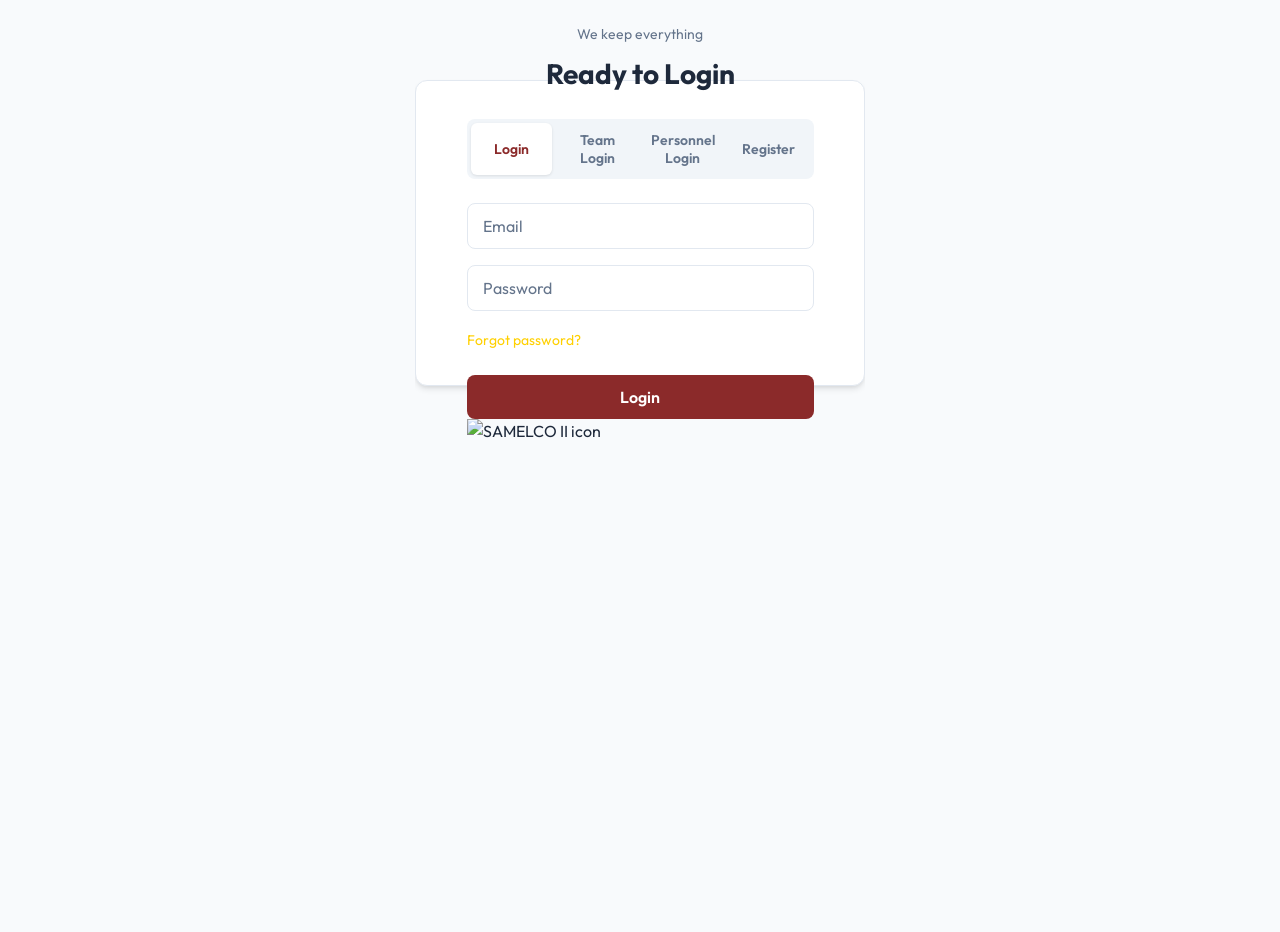
==== html/index.html @ 2147e243 "Simplify design and features: clean light theme, mobile-first layouts, and removed decorative elemen" ====
<!DOCTYPE html>
<html lang="en">
<head>
  <meta charset="UTF-8">
  <meta name="viewport" content="width=device-width, initial-scale=1.0">
  <title>Welcome Login</title>
  <link rel="preconnect" href="https://fonts.googleapis.com">
  <link rel="preconnect" href="https://fonts.gstatic.com" crossorigin>
  <link href="https://fonts.googleapis.com/css2?family=Lora:ital,wght@0,500;0,600;1,500&family=Outfit:wght@300;400;500;600;700&family=Playfair+Display:ital,wght@0,600;1,500&display=swap" rel="stylesheet">
  <link rel="stylesheet" href="../css/styles.css">
  <link rel="stylesheet" href="../assets/vendor/leaflet/leaflet.css" />
  <script src="../assets/vendor/leaflet/leaflet.js"></script>
</head>
<body class="page-login">
  <div class="main-container">
    <section class="showcase-panel" id="carousel" aria-label="Image carousel">
      <div class="carousel-section">
        <div class="carousel">
          <div class="carousel-track">
            <div class="carousel-slide carousel-slide-1"></div>
            <div class="carousel-slide carousel-slide-2"></div>
            <div class="carousel-slide carousel-slide-3"></div>
          </div>
        </div>
      </div>
      <div class="carousel-dots" aria-hidden="true">
        <button type="button" class="carousel-dot active" data-slide="0" aria-label="Slide 1"></button>
        <button type="button" class="carousel-dot" data-slide="1" aria-label="Slide 2"></button>
        <button type="button" class="carousel-dot" data-slide="2" aria-label="Slide 3"></button>
      </div>
    </section>

    <main class="container login-panel" id="auth-section">
      <div class="login-shell">
        <section class="login-copy">
          <p class="login-kicker">We keep everything</p>
          <h1>Ready to Login</h1>
          <div class="auth-tabs" aria-label="Account access">
            <button type="button" class="tab active" data-tab="login">Login</button>
            <button type="button" class="tab" data-tab="team">Team Login</button>
            <button type="button" class="tab" data-tab="personnel">Personnel Login</button>
            <button type="button" class="tab" data-tab="signup">Register</button>
          </div>
          <form id="login-form" class="form active">
            <div class="input-wrap">
              <input type="text" id="login-email" placeholder="Email" required autocomplete="username">
              <label for="login-email" class="sr-only">Email</label>
            </div>
            <div class="input-wrap">
              <input type="password" id="login-password" placeholder="Password" required autocomplete="current-password">
              <label for="login-password" class="sr-only">Password</label>
            </div>
            <a href="#" class="forgot">Forgot password?</a>
            <button type="submit" class="btn btn-primary">Login</button>
          </form>
          <form id="team-login-form" class="form" aria-hidden="true">
            <div class="input-wrap">
              <input type="email" id="team-login-email" placeholder="Team dashboard email" required autocomplete="username">
              <label for="team-login-email" class="sr-only">Team Dashboard Email</label>
            </div>
            <div class="input-wrap">
              <input type="password" id="team-login-password" placeholder="Team dashboard password" required autocomplete="current-password">
              <label for="team-login-password" class="sr-only">Team Dashboard Password</label>
            </div>
            <p style="margin:0 0 1rem; color:#64748b; font-size:0.92rem; line-height:1.5;">Use the email and password created for your team from the Teams page.</p>
            <button type="submit" class="btn btn-primary">Open Team Dashboard</button>
          </form>
          <form id="personnel-login-form" class="form" aria-hidden="true">
            <div class="input-wrap">
              <input type="email" id="personnel-login-email" placeholder="Personnel email" required autocomplete="username">
              <label for="personnel-login-email" class="sr-only">Personnel Email</label>
            </div>
            <div class="input-wrap">
              <input type="password" id="personnel-login-password" placeholder="Personnel password" required autocomplete="current-password">
              <label for="personnel-login-password" class="sr-only">Personnel Password</label>
            </div>
            <p style="margin:0 0 1rem; color:#64748b; font-size:0.92rem; line-height:1.5;">Use the email and password created by your team admin when your personnel account was added.</p>
            <button type="submit" class="btn btn-primary">Open Personnel Dashboard</button>
          </form>
          <form id="signup-form" class="form" aria-hidden="true">
            <div class="input-wrap">
              <input id="signup-name" type="text" placeholder="Full name" required autocomplete="name">
              <label for="signup-name" class="sr-only">Full Name</label>
            </div>
            <div class="input-wrap">
              <input id="signup-email" type="email" placeholder="Email" required autocomplete="email">
              <label for="signup-email" class="sr-only">Email</label>
            </div>
            <div class="input-wrap">
              <input id="signup-contact" type="text" placeholder="Contact number" required autocomplete="tel">
              <label for="signup-contact" class="sr-only">Contact Number</label>
            </div>
            <div class="input-wrap">
              <input id="signup-account-number" type="text" placeholder="Account number" required>
              <label for="signup-account-number" class="sr-only">Account Number</label>
            </div>
            <div class="input-wrap">
              <select id="signup-municipality" required>
                <option value="" selected disabled hidden></option>
              </select>
              <label for="signup-municipality">Municipality</label>
            </div>
            <div class="input-wrap">
              <select id="signup-barangay" required disabled>
                <option value="" selected disabled hidden></option>
              </select>
              <label for="signup-barangay">Barangay</label>
            </div>
            <div class="input-wrap">
              <input id="signup-password" type="password" placeholder="Password" required autocomplete="new-password">
              <label for="signup-password" class="sr-only">Password</label>
            </div>
            <div class="input-wrap">
              <input id="signup-confirm-password" type="password" placeholder="Confirm password" required autocomplete="new-password">
              <label for="signup-confirm-password" class="sr-only">Confirm Password</label>
            </div>
            <button type="submit" class="btn btn-primary">Create Customer Account</button>
          </form>
        </section>
        <aside class="login-icon-wrap">
          <img src="../assets/images/icon.png" alt="SAMELCO II icon" class="showcase-figure">
        </aside>
      </div>
    </main>
  </div>

  <script src="../js/supabase-config.js"></script>
  <script src="../js/municipalities-data.js"></script>
  <script src="../js/script.js"></script>
</body>
</html>
---- css/styles.css ----
/* ---- Variables ---- */
:root {
  --primary: #8b2a2a; /* Samelco Red */
  --primary-hover: #a33535;
  --bg-body: #f8fafc;
  --bg-card: #ffffff;
  --surface: #ffffff;
  --surface-hover: #f1f5f9;
  --border: #e2e8f0;
  --text: #1e293b;
  --text-muted: #64748b;
  --accent: #ffd000;
  --success: #10b981;
  --radius: 12px;
  --radius-sm: 8px;
  --font: 'Outfit', system-ui, sans-serif;
}

/* ---- Reset & Base ---- */
*, *::before, *::after {
  box-sizing: border-box;
  margin: 0;
  padding: 0;
}

html {
  font-size: 16px;
  scroll-behavior: smooth;
}

body {
  background: var(--bg-body);
  color: var(--text);
  font-family: var(--font);
  line-height: 1.5;
}

/* Remove decorative elements for simplicity */
.bg-image, .noise, .orb, .bg-coaster, .bg-overlay {
  display: none !important;
}

/* ---- Carousel ---- */
.carousel-section {
  position: relative;
  z-index: 2;
  width: 100%;
  max-width: none;
  height: calc(100svh - 6.75rem);
  min-height: 460px;
  overflow: hidden;
  border-radius: var(--radius);
}

.carousel {
  position: absolute;
  inset: 0;
}

.carousel-track {
  display: flex;
  width: 300%;
  height: 100%;
  transition: transform 0.5s ease-in-out;
}

.carousel-slide {
  flex: 0 0 33.333%;
  width: 33.333%;
  height: 100%;
  background-size: cover;
  background-position: center;
  background-repeat: no-repeat;
}

.carousel-slide-1 { background-image: url("../assets/images/bg1.jpg"); }
.carousel-slide-2 { background-image: url("../assets/images/bg2.jpg"); }
.carousel-slide-3 { background-image: url("../assets/images/bg3.jpg"); }

@keyframes carousel-slide {
  0%, 28% { transform: translateX(0); }
  33%, 61% { transform: translateX(-33.333%); }
  66%, 94% { transform: translateX(-66.666%); }
  100% { transform: translateX(0); }
}

.carousel-overlay {
  position: absolute;
  inset: 0;
  background: linear-gradient(to bottom, rgba(0,0,0,0.3) 0%, rgba(0,0,0,0.5) 100%);
  pointer-events: none;
}

.carousel-caption {
  position: absolute;
  bottom: 20%;
  left: 50%;
  transform: translateX(-50%);
  text-align: center;
  color: #fff;
  z-index: 1;
  pointer-events: auto;
}

.carousel-tag {
  display: inline-block;
  font-family: 'Playfair Display', Georgia, serif;
  font-size: 2.125rem;
  font-weight: 600;
  letter-spacing: 0.25em;
  text-transform: uppercase;
  color: var(--accent);
  margin: 0 0 0.5rem 0;
}

.carousel-cta {
  display: inline-block;
  padding: 0.75rem 1.75rem;
  font-family: var(--font);
  font-size: 1rem;
  font-weight: 600;
  color: #1a1512;
  background: var(--accent);
  border-radius: var(--radius-sm);
  text-decoration: none;
  transition: transform 0.2s, box-shadow 0.2s;
  box-shadow: 0 4px 20px rgba(255, 208, 0, 0.4);
}

.carousel-cta:hover {
  transform: translateY(-2px);
  box-shadow: 0 6px 24px rgba(255, 208, 0, 0.5);
}

.carousel-dots {
  position: absolute;
  bottom: 1.5rem;
  left: 50%;
  transform: translateX(-50%);
  display: flex;
  gap: 0.5rem;
  z-index: 1;
}

.carousel-dot {
  width: 10px;
  height: 10px;
  border-radius: 50%;
  border: 2px solid rgba(255,255,255,0.6);
  background: transparent;
  cursor: pointer;
  padding: 0;
  transition: background 0.2s, border-color 0.2s;
}

.carousel-dot:hover,
.carousel-dot.active {
  background: #fff;
  border-color: #fff;
}

@media (max-width: 900px) {
  .carousel-section {
    height: 70vh;
    min-height: 360px;
  }
}

.dashboard-hero {
  display: none;
}

.dashboard-container {
  max-width: 1000px;
  margin: 0 auto;
}

.dashboard-title {
  font-family: var(--font-display);
  font-size: clamp(1.5rem, 5vw, 2.5rem);
  font-weight: 400;
  color:black var(--text);
  margin-bottom: 0.75rem;
}

.dashboard-subtitle {
  font-size: 1.15rem;
  color: black var(--text-muted);
}

.nav-user-welcome {
  display: inline-flex;
  align-items: center;
  justify-content: center;
  height: 40px;
  padding: 0 10px;
  font-family: var(--font);
  font-size: 0.9rem;
  color: #374151;
  font-weight: 600;
  background: rgba(255,255,255,0.5);
  border: 1px solid rgba(0,0,0,0.05);
  border-radius: 10px;
}

.nav-user-welcome #user-name {
  font-weight: 700;
  color: #6b0f0f;
}

@media (max-width: 900px) {
  .nav-user-welcome {
    display: none;
  }
  .nav-inner {
    padding: 0.5rem 1rem;
  }
  .notif-dropdown {
    width: 92vw;
    right: 50%;
    transform: translateX(50%);
  }
}

/* ---- Map Section ---- */
.map-section {
  position: relative;
  z-index: 2;
  width: 100%;
  padding: 60px 0 0 0;
  background: #ffffff;
  min-height: 100vh;
}

.map-container {
  max-width: 100%;
  margin: 0;
  padding: 0;
}

.map-header {
  text-align: center;
  margin-bottom: 1rem;
  padding: 0 1rem;
}

.map-title {
  font-family: var(--font-display);
  font-size: clamp(2rem, 4vw, 2.80rem);
  font-weight: 800;
  color: #8f0000;
  margin-bottom: 0.5rem;
}

.map-subtitle {
  font-size: 1.05rem;
  color: #110f0f;
  font-weight: 600;
}

.map-wrapper {
  position: relative;
  border-radius: 0;
  overflow: hidden;
  box-shadow: none;
  flex: 1;
  min-width: 0;
  border: 2px solid rgba(139, 42, 42, 0.3);
  background: #fff;
}

.map-content-wrapper {
  display: flex;
  gap: 0;
  align-items: stretch;
  height: calc(100vh - 140px);
}

body.page-dashboard .map-section {
  padding-top: 72px;
  min-height: 100svh;
  height: 100svh;
  display: flex;
}

body.page-dashboard .map-container {
  height: 100%;
  display: flex;
  flex-direction: column;
}

body.page-dashboard .map-header {
  display: none;
}

body.page-dashboard .map-content-wrapper {
  flex: 1;
  height: auto;
  min-height: 0;
}

body.page-dashboard .map-canvas {
  height: 100% !important;
}

/* on about page remove sidebar spacing */
body.page-about .map-content-wrapper {
  justify-content: center;
}

/* remove nav bottom border/shadow on about page */
body.page-about .nav {
  border-bottom: none;
  box-shadow: none;
  background: #fff; /* keep solid white if desired */
}

.municipalities-panel {
  width: 32%;
  min-width: 260px;
  max-width: 380px;
  background: #fff;
  display: flex;
  flex-direction: column;
  height: 100%;
  border-left: 1px solid #ccc;
  padding: 1.25rem 1.5rem;
}

.municipalities-panel[hidden] {
  display: none !important;
}

.municipalities-panel-title {
  font-family: var(--font);
  font-size: 1rem;
  font-weight: 700;
  color: #1a1a1a;
  text-transform: uppercase;
  letter-spacing: 0.02em;
  margin: 0 0 1rem 0;
  padding: 0;
}

.municipalities-panel-subtitle {
  font-size: 0.8rem;
  color: #555;
  margin: 0 0 0.75rem 0;
}

.municipalities-list {
  flex: 1;
  min-height: 0;
  overflow-y: auto;
  display: flex;
  flex-direction: column;
  gap: 0.25rem;
}

.sidebar-list {
  flex: 1;
  overflow-y: auto;
  display: flex;
  flex-direction: column;
  gap: 0.25rem;
}

.sidebar-municipality-item {
  padding: 0.5rem 0;
  background: transparent;
  border: none;
  border-radius: 0;
  cursor: pointer;
  transition: background 0.15s ease;
}

.sidebar-municipality-item:hover {
  background: #fff;
}

.sidebar-municipality-item.is-active {
  background: #fff;
}

.sidebar-municipality-item h4 {
  font-family: var(--font);
  font-size: 0.95rem;
  font-weight: 400;
  color: #1a1a1a;
  margin: 0;
}

.sidebar-municipality-item p {
  font-size: 0.8rem;
  color: #555;
  margin: 0.25rem 0 0 0;
}

.sidebar-municipality-item.is-active h4 {
  color: #8f0000;
  font-weight: 700;
}

.sidebar-barangays {
  margin-top: 0.35rem;
  margin-bottom: 0.5rem;
  padding-left: 0.75rem;
  border-left: 2px solid rgba(0, 0, 0, 0.15);
  display: flex;
  flex-direction: column;
  gap: 0.2rem;
}

.barangay-item-sidebar {
  padding: 0.35rem 0;
  background: transparent;
  border: none;
  border-radius: 0;
  font-size: 0.85rem;
  color: #333;
  display: flex;
  align-items: center;
  gap: 0.5rem;
}

.barangay-item-sidebar:hover {
  background: transparent;
  transform: none;
}

.barangay-item-sidebar.barangay-new {
  color: #dc2626;
  font-weight: 700;
  position: relative;
}

.barangay-item-sidebar.barangay-new::after {
  content: '';
  display: none;
}

.barangay-item-sidebar.barangay-pending {
  color: #f97316;
  font-weight: 700;
}

.barangay-item-sidebar .restore-one-btn {
  margin-left: auto;
  font-size: 0.75rem;
  color: #065f46;
  text-decoration: none;
}

.issue-badge {
  display: inline-block;
  margin-left: 0.5rem;
  padding: 0.1rem 0.45rem;
  font-size: 0.7rem;
  font-weight: 700;
  border: 1px solid transparent;
  border-radius: 10px;
  vertical-align: middle;
}

.issue-badge.new {
  color: #dc2626;
  background: #fee2e2;
  border-color: #fecaca;
}

.issue-badge.pending {
  color: #f97316;
  background: #ffedd5;
  border-color: #fed7aa;
}

.issue-badge.restored {
  color: #065f46;
  background: #d1fae5;
  border-color: #a7f3d0;
}

.sidebar-municipality-item.has-issue h4 {
  font-weight: 600;
  color: #7f1d1d;
}

.municipalities-controls {
  display: flex;
  align-items: center;
  justify-content: space-between;
  gap: 0.5rem;
  margin: 0.25rem 0 0.5rem;
}

.issues-toggle {
  display: inline-flex;
  align-items: center;
  gap: 0.4rem;
  font-size: 0.8rem;
  color: #222;
}

.issues-summary {
  font-size: 0.8rem;
  color: #7f1d1d;
  font-weight: 600;
}

/* Map pins for status */
.marker-pin-new {
  background: linear-gradient(135deg, #dc2626 0%, #ef4444 100%);
}
.marker-pin-pending {
  background: linear-gradient(135deg, #f97316 0%, #fb923c 100%);
}
.marker-pin-restored {
  background: linear-gradient(135deg, #059669 0%, #34d399 100%);
}

.nav-burger.is-active span:nth-child(1) {
  transform: rotate(45deg) translate(0.35rem, 0.35rem);
}

.nav-burger.is-active span:nth-child(2) {
  opacity: 0;
}

.nav-burger.is-active span:nth-child(3) {
  transform: rotate(-45deg) translate(0.35rem, -0.35rem);
}

@media (max-width: 1024px) {
  .map-content-wrapper {
    flex-direction: column;
  }

  .municipalities-panel {
    width: 100%;
    min-width: 0;
    max-width: none;
    max-height: 280px;
  }

  .municipalities-list {
    max-height: 200px;
  }
}

.map-canvas {
  width: 100%;
  height: 100%;
  background: #ffffff;
}

.map-overlay-ui {
  position: absolute;
  top: 1rem;
  right: 1rem;
  z-index: 1000;
}

/* ---- Branches page ---- */
.branches-section {
  position: relative;
  z-index: 2;
  width: 100%;
  padding: 60px 0;
  background: #ffffff;
  min-height: 100vh;
}

.branches-container {
  max-width: 600px;
  margin: 0 auto;
  padding: 0 1rem;
  text-align: center;
}

.branch-list {
  display: flex;
  flex-wrap: wrap;
  gap: 1rem;
  justify-content: center;
  margin-top: 2rem;
}

.branch-option {
  padding: 0.75rem 1.25rem;
  background: var(--accent);
  color: #1a1512;
  border: none;
  border-radius: var(--radius-sm);
  cursor: pointer;
  font-weight: 600;
  transition: transform 0.2s;
}

.branch-option:hover {
  transform: scale(1.05);
}

/* ---- About page ---- */
.about-section {
  position: relative;
  z-index: 2;
  width: 100%;
  padding: 60px 0;
  background: #ffffff;
}
.about-container {
  max-width: 1280px;
  margin: 0 auto;
  padding: 0 2rem;
  text-align: center;
}

/* ---- Contact page layout ---- */
.contact-section {
  position: relative;
  z-index: 2;
  width: 100%;
  padding: 60px 0;
  background: #ffffff;
}
.contact-container {
  max-width: 1280px;
  margin: 0 auto;
  padding: 0 1rem;
  text-align: center;
}

.system-flow {
  margin-top: 1.5rem;
  padding: 1.25rem;
  background: rgba(255, 255, 255, 0.88);
  border: 1px solid rgba(139, 42, 42, 0.2);
  border-radius: var(--radius);
  text-align: left;
  box-shadow: 0 10px 24px rgba(0, 0, 0, 0.08);
}

.system-flow h2 {
  margin: 0 0 0.75rem 0;
  font-family: var(--font-display);
  font-size: 1.45rem;
  color: #7f0000;
}

.system-flow p {
  margin: 0 0 0.85rem 0;
  color: #1a1512;
  line-height: 1.55;
}

.flow-list {
  margin: 0;
  padding-left: 1.2rem;
  color: #1a1512;
}

.flow-list li {
  margin-bottom: 0.6rem;
  line-height: 1.45;
}

/* stats cards used on about page */
.about-stats {
  display: flex;
  gap: 1rem;
  justify-content: center;
  margin-top: 2rem;
  flex-wrap: nowrap;
}
.stat-card {
  background: var(--surface);
  padding: 0.75rem 1rem;
  border-radius: var(--radius-sm);
  min-width: 90px;
  max-width: 130px;
  flex: 1;
  box-shadow: 0 2px 8px rgba(0,0,0,0.08);
}
.stat-card h3 {
  margin: 0;
  font-size: 0.85rem;
  color: #1a1512;
}
.stat-card p {
  margin: 0.35rem 0 0 0;
  font-size: 1.25rem;
  font-weight: 700;
  color: #6b0f0f;
}

.map-legend {
  background: rgba(26, 21, 18, 0.95);
  padding: 0.75rem 1rem;
  border-radius: 12px;
  box-shadow: 0 4px 16px rgba(0, 0, 0, 0.2);
  backdrop-filter: blur(10px);
}

.legend-item {
  display: flex;
  align-items: center;
  gap: 0.5rem;
  font-size: 0.875rem;
  color: #f5f0eb;
  font-weight: 500;
}

.legend-marker {
  width: 12px;
  height: 12px;
  background: #059669;
  border-radius: 50%;
  border: 2px solid #f5f0eb;
}

.custom-marker {
  background: transparent;
  border: none;
}

.marker-pin {
  width: 30px;
  height: 30px;
  background: linear-gradient(135deg, #059669 0%, #34d399 100%);
  --marker-glow: rgba(5, 150, 105, 0.28);
  border-radius: 50% 50% 50% 0;
  transform: rotate(-45deg);
  border: 3px solid #ffffff;
  box-shadow: 0 4px 12px rgba(0, 0, 0, 0.3);
  position: relative;
}

.marker-pin-blink {
  animation: marker-pin-blink 1.1s ease-in-out infinite;
}

/* Hazard marker (red for problems) */
.marker-pin-hazard {
  background: linear-gradient(135deg, #dc2626 0%, #ef4444 100%);
}

.marker-pin.marker-pin-new {
  --marker-glow: rgba(220, 38, 38, 0.3);
  background: linear-gradient(135deg, #fa1111 0%, #fc1f1f 100%) !important;
}
.marker-pin.marker-pin-pending {
  --marker-glow: rgba(249, 115, 22, 0.3);
  background: linear-gradient(135deg, #ff8c3a 0%, #fb923c 100%) !important;
}
.marker-pin.marker-pin-restored {
  --marker-glow: rgba(5, 150, 105, 0.28);
  background: linear-gradient(135deg, #059669 0%, #34d399 100%) !important;
}

@keyframes marker-pin-blink {
  0%, 100% {
    opacity: 1;
    transform: rotate(-45deg) scale(1);
    box-shadow: 0 4px 12px rgba(0, 0, 0, 0.3), 0 0 0 0 var(--marker-glow);
  }
  50% {
    opacity: 0.45;
    transform: rotate(-45deg) scale(1.08);
    box-shadow: 0 4px 12px rgba(0, 0, 0, 0.18), 0 0 0 14px var(--marker-glow);
  }
}

@media (prefers-reduced-motion: reduce) {
  .marker-pin-blink {
    animation: none;
  }
}

.map-popup {
  text-align: center;
  padding: 0.25rem;
}

.map-popup strong {
  display: block;
  font-size: 1rem;
  color: #ffd000;
  margin-bottom: 0.25rem;
}

.map-popup span {
  font-size: 0.85rem;
  color: #333230;
}

.leaflet-popup-content-wrapper,
.leaflet-popup-content {
  pointer-events: auto;
}

.leaflet-popup-pane,
.leaflet-popup {
  pointer-events: auto;
}

.map-popup {
  pointer-events: auto;
}

.map-popup-actions {
  display: flex;
  flex-wrap: wrap;
  gap: 6px;
  margin-top: 10px;
  pointer-events: auto;
}

.map-popup-btn {
  display: inline-flex;
  align-items: center;
  justify-content: center;
  min-height: 32px;
  padding: 0 10px;
  border-radius: 8px;
  border: 1px solid #cbd5e1;
  background: #fff;
  color: #0f172a;
  font-size: 0.82rem;
  font-weight: 600;
  text-decoration: none;
  cursor: pointer;
  pointer-events: auto;
}

.map-popup-select {
  pointer-events: auto;
}

/* ---- Municipalities Grid ---- */
.municipalities-grid {
  position: relative;
  z-index: 2;
  padding: 4rem 2rem;
  background: #ffffff;
}

.municipalities-container {
  max-width: 1200px;
  margin: 0 auto;
}

.municipalities-title {
  font-family: var(--font-display);
  font-size: clamp(1.75rem, 3vw, 2.25rem);
  font-weight: 600;
  color: #0e0d0d;
  text-align: center;
  margin-bottom: 2.5rem;
}

.grid {
  display: grid;
  grid-template-columns: repeat(auto-fill, minmax(250px, 1fr));
  gap: 1.5rem;
}

.municipality-card {
  background: rgb(255, 253, 253);
  border: 1px solid rgb(180, 9, 9);
  border-radius: 16px;
  padding: 1.5rem;
  transition: all 0.3s ease;
  backdrop-filter: blur(10px);
  cursor: pointer;
}

.municipality-card:hover {
  background: rgba(138, 0, 0, 0.966);
  border-color: var(--accent);
  transform: translateY(-4px);
  box-shadow: 0 8px 24px rgb(255, 208, 0);
}

.municipality-card:hover h3 {
  color: #ffffff;
}

/* ---- Teams Page Specific Styles ---- */
.teams-dashboard-grid {
  display: grid;
  grid-template-columns: repeat(auto-fill, minmax(300px, 1fr));
  gap: 1.5rem;
  margin-top: 2rem;
}

.team-card {
  background: rgba(255, 255, 255, 0.9);
  border: 1px solid rgba(139, 42, 42, 0.1);
  border-radius: 16px;
  padding: 1.5rem;
  transition: all 0.3s cubic-bezier(0.4, 0, 0.2, 1);
  box-shadow: 0 4px 6px -1px rgba(0, 0, 0, 0.1), 0 2px 4px -1px rgba(0, 0, 0, 0.06);
  display: flex;
  flex-direction: column;
  gap: 1rem;
  position: relative;
  overflow: hidden;
}

.team-card::before {
  content: '';
  position: absolute;
  top: 0;
  left: 0;
  width: 4px;
  height: 100%;
  background: #8b2a2a;
  opacity: 0.8;
}

.team-card:hover {
  transform: translateY(-5px);
  box-shadow: 0 20px 25px -5px rgba(0, 0, 0, 0.1), 0 10px 10px -5px rgba(0, 0, 0, 0.04);
  border-color: rgba(139, 42, 42, 0.3);
}

.team-card-header {
  display: flex;
  justify-content: space-between;
  align-items: flex-start;
}

.team-card-title {
  font-family: 'Outfit', sans-serif;
  font-size: 1.25rem;
  font-weight: 700;
  color: #1e293b;
  margin: 0;
}

.team-card-badges {
  display: flex;
  flex-wrap: wrap;
  gap: 0.5rem;
}

.team-badge {
  padding: 0.25rem 0.75rem;
  border-radius: 9999px;
  font-size: 0.75rem;
  font-weight: 600;
  text-transform: uppercase;
  letter-spacing: 0.025em;
}

.badge-active { background: #dcfce7; color: #166534; }
.badge-inactive { background: #fee2e2; color: #991b1b; }
.badge-available { background: #e0f2fe; color: #075985; }
.badge-busy { background: #fee2e2; color: #991b1b; }

.team-card-actions {
  margin-top: auto;
  display: flex;
  gap: 0.75rem;
  padding-top: 1rem;
  border-top: 1px solid #f1f5f9;
}

.team-btn {
  flex: 1;
  padding: 0.625rem;
  border-radius: 8px;
  font-size: 0.875rem;
  font-weight: 600;
  cursor: pointer;
  transition: all 0.2s;
  border: 1px solid transparent;
  display: inline-flex;
  align-items: center;
  justify-content: center;
  gap: 0.5rem;
}

.team-btn-toggle {
  background: #f8fafc;
  color: #475569;
  border-color: #e2e8f0;
}

.team-btn-toggle:hover {
  background: #f1f5f9;
  border-color: #cbd5e1;
}

.team-btn-delete {
  background: #fff;
  color: #dc2626;
  border-color: #fee2e2;
}

.team-btn-delete:hover {
  background: #fef2f2;
  border-color: #fecaca;
}

/* ---- Team Page Filters ---- */
.team-filters {
  display: flex;
  align-items: center;
  gap: 0.75rem;
  margin-top: 2rem;
  padding-bottom: 1rem;
  border-bottom: 1px solid #e2e8f0;
}

.filter-label {
  font-size: 0.875rem;
  font-weight: 600;
  color: #475569;
}

.team-filter-btn {
  padding: 0.5rem 1rem;
  border: 1px solid #e2e8f0;
  background: #fff;
  color: #475569;
  border-radius: 8px;
  font-size: 0.875rem;
  font-weight: 600;
  cursor: pointer;
  transition: all 0.2s;
}

.team-filter-btn:hover {
  background: #f8fafc;
  border-color: #cbd5e1;
}

.team-filter-btn.is-active {
  background: #c53030;
  color: #fff;
  border-color: #c53030;
}

.teams-empty-state {
  grid-column: 1 / -1;
  text-align: center;
  padding: 3rem 1rem;
  color: #64748b;
  font-weight: 500;
  background: #f8fafc;
  border-radius: 12px;
}

/* Modal styles enhancement */
.modal-overlay {
  backdrop-filter: blur(4px);
  background: rgba(15, 23, 42, 0.4) !important;
}

.modal-content-styled {
  border: none !important;
  box-shadow: 0 25px 50px -12px rgba(0, 0, 0, 0.25) !important;
}

.form-input {
  transition: all 0.2s;
}

.form-input:focus {
  outline: none;
  border-color: #8b2a2a !important;
  box-shadow: 0 0 0 3px rgba(139, 42, 42, 0.1);
}

.municipality-card h3 {
  font-family: var(--font);
  font-size: 1.15rem;
  font-weight: 600;
  color: #000000;
  margin-bottom: 0.5rem;
}

.municipality-card p {
  font-size: 0.9rem;
  color: #000000;
}

.barangay-list {
  display: grid;
  grid-template-columns: repeat(auto-fill, minmax(120px, 1fr));
  gap: 0.5rem;
  margin-top: 1rem;
}

/* Map Labels */
.map-label {
  background: none !important;
  border: none !important;
  box-shadow: none !important;
  font-weight: 900;
  color: #000;
  text-shadow: 
    -2px -2px 0 #fff,  
     2px -2px 0 #fff,
    -2px  2px 0 #fff,
     2px  2px 0 #fff,
     0px 0px 6px rgba(255,255,255,1);
  white-space: nowrap;
  pointer-events: none !important;
  font-family: 'Outfit', sans-serif;
}

.municipality-label {
  font-size: 15px;
  text-transform: uppercase;
  letter-spacing: 0.08em;
  z-index: 1000;
}

.barangay-label {
  font-size: 11px;
  font-weight: 800;
  color: #1e293b;
  z-index: 999;
}

.leaflet-tooltip-pane .map-label {
  background: transparent;
  border: none;
}
  margin-top: 1rem;
  padding-top: 1rem;
  border-top: 1px solid rgba(0, 0, 0, 0.1);
}

.barangay-list ul {
  list-style: none;
  padding: 0;
  margin: 0;
  display: grid;
  grid-template-columns: 1fr;
  gap: 0.5rem;
  max-height: 300px;
  overflow-y: auto;
}

.barangay-list li {
  padding: 0.5rem;
  background: rgba(255, 208, 0, 0.1);
  border-radius: 8px;
  font-size: 0.85rem;
  color: #000000;
  transition: background 0.2s;
}

.barangay-list li:hover {
  background: rgba(255, 208, 0, 0.2);
}

.municipality-card:hover .barangay-list li {
  color: #ffffff;
  background: rgba(255, 255, 255, 0.1);
}

.municipality-card:hover .barangay-list li:hover {
  background: rgba(255, 255, 255, 0.2);
}

@media (max-width: 900px) {
  .municipalities-grid {
    padding: 3rem 1rem;
  }

  .grid {
    grid-template-columns: repeat(auto-fill, minmax(200px, 1fr));
    gap: 1rem;
  }
}

@media (max-width: 900px) {
  .map-section {
    padding: 3rem 1rem;
  }

  .map-canvas {
    height: 400px;
  }

  .dashboard-hero {
    padding: 6rem 1rem 2rem;
  }
}

.leaflet-popup-content-wrapper {
  background: rgba(26, 21, 18, 0.98);
  border-radius: 12px;
  box-shadow: 0 8px 24px rgba(0, 0, 0, 0.2);
  border: 1px solid rgba(255, 208, 0, 0.3);
}

.leaflet-popup-tip {
  background: rgba(26, 21, 18, 0.98);
}

/* ---- Navigation (SAMELCO II banner style) ---- */
.nav {
  position: fixed;
  top: 0;
  left: 0;
  right: 0;
  z-index: 10;
  background: #ffffff;
  border-bottom: 1px solid rgba(0, 0, 0, 0.05);
  box-shadow: 0 4px 12px rgba(0, 0, 0, 0.05);
}

.nav-inner {
  position: relative;
  display: flex;
  align-items: center;
  justify-content: space-between;
  padding: 0.6rem 2rem;
  max-width: 1400px;
  margin: 0 auto;
}

.nav-logo {
  display: inline-flex;
  align-items: center;
  gap: 0.85rem;
  text-decoration: none;
  transition: transform 0.25s, opacity 0.25s;
}

.nav-logo:hover {
  transform: scale(1.02);
  opacity: 0.95;
}

.nav-logo-icon {
  display: flex;
  align-items: center;
  justify-content: center;
  width: 48px;
  height: 40px;
  background: transparent;
  border-radius: 0;
  flex-shrink: 0;
}

.nav-logo-img {
  width: 100%;
  height: auto;
  display: block;
  border-radius: 6px;
}

.nav-logo-text {
  display: flex;
  flex-direction: column;
  align-items: flex-start;
  gap: 0.1rem;
}

.nav-logo-title {
  font-family: var(--font);
  font-size: 1.4rem;
  font-weight: 700;
  color: #1a1512;
  letter-spacing: 0.04em;
  line-height: 1.15;
}

.nav-logo-sub {
  font-family: var(--font);
  font-size: 0.6rem;
  font-weight: 700;
  color: #1a1512;
  letter-spacing: 0.02em;
  line-height: 1.2;
  text-transform: uppercase;
}

/* Nav right: Log in + three-dot menu */
.nav-right {
  display: flex;
  align-items: center;
  gap: 0.6rem;
  position: relative;
  flex-wrap: nowrap;
}

/* Dashboard: three-dots menu */
.nav-dots-wrap {
  position: relative;
}

.nav-dots-trigger {
  display: flex;
  align-items: center;
  justify-content: center;
  width: 40px;
  height: 40px;
  padding: 0;
  background: rgba(255, 255, 255, 0.45);
  border: 1px solid rgba(255, 255, 255, 0.4);
  border-radius: 10px;
  cursor: pointer;
  transition: all 0.2s ease;
  box-shadow: 0 4px 12px rgba(0, 0, 0, 0.1);
}

.nav-dots-trigger:hover {
  background: rgba(255, 255, 255, 0.65);
  transform: scale(1.03);
}

.nav-dots-icon {
  font-size: 1.4rem;
  font-weight: bold;
  color: #6b0f0f;
  line-height: 1;
}

.nav-dots-dropdown {
  display: none;
  position: absolute;
  top: calc(100% + 0.5rem);
  right: 0;
  min-width: 160px;
  background: #fff;
  border-radius: 10px;
  box-shadow: 0 8px 24px rgba(0, 0, 0, 0.15);
  border: 1px solid rgba(139, 42, 42, 0.15);
  padding: 0.5rem;
  z-index: 1000;
  flex-direction: column;
  gap: 0.25rem;
}

.nav-dots-dropdown.is-open {
  display: flex;
}

/* Notifications bell */
.notif-wrap { position: relative; }
.notif-btn {
  display: inline-flex;
  align-items: center;
  justify-content: center;
  width: 42px;
  height: 42px;
  padding: 0;
  background: #ffffff;
  border: 1px solid rgba(0, 0, 0, 0.06);
  border-radius: 10px;
  cursor: pointer;
  transition: background 0.2s ease;
  box-shadow: none;
  position: relative;
}
.notif-btn:hover { background: #f9fafb; }
.notif-icon { font-size: 1.25rem; line-height: 1; color: #111827; }
.notif-badge {
  position: absolute;
  top: -6px;
  right: -6px;
  min-width: 20px;
  height: 20px;
  padding: 0 5px;
  border-radius: 10px;
  background: #dc2626;
  color: #fff;
  font-size: 0.75rem;
  display: inline-flex;
  align-items: center;
  justify-content: center;
  border: 2px solid #fff;
  box-shadow: 0 2px 8px rgba(220, 38, 38, 0.35);
}
.notif-dropdown {
  display: none;
  position: absolute;
  top: calc(100% + 0.5rem);
  right: 0;
  width: 420px;
  max-height: 520px;
  overflow: auto;
  background: #ffffff;
  border-radius: 10px;
  box-shadow: 0 8px 24px rgba(0,0,0,0.12);
  border: 1px solid rgba(0,0,0,0.1);
  z-index: 1000;
}
.notif-dropdown.is-open { display: block; }
.notif-header {
  display: flex;
  align-items: center;
  justify-content: space-between;
  padding: 1rem 1.1rem;
  color: #1a1512;
  border-bottom: 1px solid rgba(0,0,0,0.06);
  background: #ffffff;
  position: sticky; top: 0;
}
.notif-head { display: flex; align-items: center; gap: 0.6rem; }
.notif-head-icon { font-size: 1.25rem; filter: none; animation: none; }
.notif-head-title { font-weight: 800; line-height: 1; letter-spacing: 0.02em; }
.notif-head-sub { font-size: 0.8rem; color: #6b7280; margin-top: 2px; }
.notif-clear-all {
  background: #f3f4f6;
  color: #374151;
  border: 1px solid #e5e7eb;
  border-radius: 999px;
  padding: 0.3rem 0.7rem;
  font-size: 0.78rem;
  cursor: pointer;
}
.notif-clear-all:hover { background: #e5e7eb; }
.notif-list { display: flex; flex-direction: column; background: #fff; }
.notif-empty { padding: 1.25rem; color: #666; font-size: 0.9rem; text-align: center; }
.notif-empty .empty-icon {
  font-size: 1.8rem;
  display: block;
  margin-bottom: 0.35rem;
  opacity: 0.6;
}
@keyframes bellGlow {
  0%,100% { filter: drop-shadow(0 2px 6px rgba(255,208,0,0.25)); transform: translateY(0); }
  50% { filter: drop-shadow(0 4px 10px rgba(255,208,0,0.5)); transform: translateY(-1px); }
}
.notif-item {
  padding: 0.85rem 0.95rem;
  border-bottom: 1px solid rgba(0,0,0,0.06);
  display: flex;
  align-items: flex-start;
  justify-content: space-between;
  gap: 0.75rem;
  transition: background 0.15s ease;
  border-left: none;
}
.notif-item:hover { background: #fafafa; }
.notif-item .notif-left { flex: 1 1 auto; min-width: 0; }
.notif-item-title { display:flex; align-items:center; gap:0.5rem; font-weight: 700; font-size: 0.95rem; color: #111827; margin-bottom: 0.15rem; }
.notif-item-sub { font-size: 0.85rem; color: #333; white-space: nowrap; overflow: hidden; text-overflow: ellipsis; max-width: 100%; }
.notif-item-time { font-size: 0.75rem; color: #666; text-align: right; margin-bottom: 0.35rem; }
.notif-right { display: flex; flex-direction: column; align-items: flex-end; gap: 0.35rem; }
.notif-queue-badge {
  display: inline-flex;
  align-items: center;
  justify-content: center;
  min-width: 22px;
  height: 22px;
  padding: 0 6px;
  margin-right: 0.5rem;
  border-radius: 999px;
  font-size: 0.8rem;
  font-weight: 700;
  background: #b30000;
  color: #ffffff;
  border: 1px solid rgba(179, 0, 0, 0.35);
}
.notif-view-btn {
  background: #b30000;
  color: #ffffff;
  border: 1px solid rgba(179, 0, 0, 0.35);
  border-radius: 999px;
  padding: 0.25rem 0.6rem;
  font-size: 0.8rem;
  cursor: pointer;
}
.notif-view-btn:hover { background: #8b0000; }
.notif-dismiss-btn {
  background: #f3f4f6;
  color: #374151;
  border: 1px solid #e5e7eb;
  border-radius: 999px;
  padding: 0.25rem 0.6rem;
  font-size: 0.8rem;
  cursor: pointer;
  margin-left: 0.35rem;
}
.notif-dismiss-btn:hover { background: #e5e7eb; }
.notif-dot { width:8px; height:8px; border-radius:50%; display:inline-block; }
.notif-issue-pill {
  display: inline-block;
  margin-top: 4px;
  padding: 2px 8px;
  font-size: 0.75rem;
  color: #1f2937;
  background: #e5e7eb;
  border: 1px solid #d1d5db;
  border-radius: 999px;
  max-width: 100%;
  white-space: nowrap;
  overflow: hidden;
  text-overflow: ellipsis;
}
.notif-item.branch-paranas .notif-dot { background:#b91c1c; }
.notif-item.branch-catbalogan .notif-dot { background:#2563eb; }
.notif-item.branch-villareal .notif-dot { background:#7c3aed; }
.notif-item.branch-basey .notif-dot { background:#059669; }
.notif-item.branch-others .notif-dot { background:#9ca3af; }

/* Notification filters */
.notif-filters {
  display: grid;
  grid-template-columns: 1fr 1fr;
  gap: 0.5rem;
  padding: 0.8rem 1rem;
  border-bottom: 1px solid rgba(0,0,0,0.06);
  background: rgba(255,255,255,0.85);
}
.notif-filter {
  display: grid;
  grid-template-columns: auto 1fr;
  align-items: center;
  gap: 0.5rem;
  font-size: 0.8rem;
}
.notif-filter select {
  height: 36px;
  border: 1px solid rgba(0,0,0,0.1);
  border-radius: 10px;
  padding: 0 0.6rem;
  background: #fff;
  transition: box-shadow 0.2s ease, border-color 0.2s ease;
}
.notif-filter select:focus {
  outline: none;
  border-color: rgba(255,208,0,0.45);
  box-shadow: 0 0 0 3px rgba(255,208,0,0.25);
}

/* Branch pills */
.notif-branch-pills {
  display: flex;
  flex-wrap: wrap;
  gap: 0.5rem;
  padding: 0.8rem 1rem 0.4rem;
  border-bottom: 1px solid rgba(0,0,0,0.06);
  background: rgba(255,255,255,0.85);
  overflow-x: auto;
  -webkit-overflow-scrolling: touch;
}
.notif-branch-pills .pill {
  padding: 0.35rem 0.75rem;
  border-radius: 999px;
  font-size: 0.82rem;
  background: #f7f7f9;
  color: #111827;
  border: 1px solid rgba(0,0,0,0.08);
  cursor: pointer;
  transition: transform 0.15s ease, background 0.2s ease, color 0.2s ease, border-color 0.2s ease;
}
.notif-branch-pills .pill:hover {
  transform: translateY(-1px);
  background: #ffffff;
  border-color: rgba(0,0,0,0.12);
}
.notif-branch-pills .pill.is-active {
  background: linear-gradient(135deg, #1a1512 0%, #2a231f 100%);
  color: #ffd000;
  border-color: rgba(255,208,0,0.35);
  box-shadow: 0 6px 14px rgba(0,0,0,0.12);
}

.notif-branch-mini {
  display: inline-block;
  margin-left: 0.4rem;
  padding: 0.05rem 0.4rem;
  font-size: 0.7rem;
  border-radius: 999px;
  color: #1a1512;
  background: #fde68a;
  border: 1px solid #fcd34d;
}

/* Color accents per branch */
.notif-item.branch-paranas { border-left-color: #b91c1c; }
.notif-item.branch-catbalogan { border-left-color: #2563eb; }
.notif-item.branch-villareal { border-left-color: #7c3aed; }
.notif-item.branch-basey { border-left-color: #059669; }
.notif-item.branch-others { border-left-color: #9ca3af; }

/* Creative empty state */
.notif-empty .empty-card {
  display: inline-flex;
  flex-direction: column;
  align-items: center;
  justify-content: center;
  gap: 0.35rem;
  margin: 0.25rem auto;
  padding: 1.25rem 1rem;
  background: radial-gradient(120% 120% at 50% 0%, rgba(255,208,0,0.18) 0%, rgba(255,255,255,0) 60%), #fff;
  border: 1px solid rgba(255,208,0,0.25);
  border-radius: 14px;
  max-width: 85%;
  box-shadow: 0 10px 22px rgba(0,0,0,0.06);
}
.notif-empty .empty-emoji {
  font-size: 1.8rem;
  line-height: 1;
  animation: floatUp 3s ease-in-out infinite;
}
.notif-empty .empty-title {
  font-weight: 700;
  color: #1a1512;
}
.notif-empty .empty-sub {
  font-size: 0.85rem;
  color: #6b7280;
}
@keyframes floatUp {
  0%,100% { transform: translateY(0); }
  50% { transform: translateY(-4px); }
}

/* ---- Records Table Creative Design ---- */
.records-section {
  position: relative;
  z-index: 2;
  width: 100%;
  padding: 60px 0;
  background: linear-gradient(135deg, rgba(255, 255, 255, 0.94) 0%, rgba(255, 250, 250, 0.85) 100%);
  backdrop-filter: blur(20px);
  min-height: 100vh;
}

.records-container {
  max-width: 1400px;
  margin: 0 auto;
  padding: 0 2rem;
}

.records-banner {
  display: flex;
  justify-content: space-between;
  align-items: center;
  margin-bottom: 2rem;
  padding-bottom: 1.5rem;
  border-bottom: 2px solid rgba(139, 42, 42, 0.2);
}

.records-banner-text {
  display: flex;
  flex-direction: column;
  gap: 0.25rem;
}

.records-banner-title {
  font-family: var(--font-display);
  font-size: clamp(2rem, 4vw, 3rem);
  font-weight: 600;
  color: #1a1512;
  margin: 0;
}

.records-banner-sub {
  font-size: 1.1rem;
  color: var(--text-muted);
  margin: 0;
}

.records-banner-actions {
  margin-top: 15px; /* Adjusting downward slightly as requested */
}

.records-header {
  text-align: center;
  margin-bottom: 2rem;
}

.records-title {
  font-family: var(--font-display);
  font-size: clamp(2rem, 4vw, 3rem);
  font-weight: 600;
  color: #1a1512;
  margin-bottom: 0.5rem;
}

.records-subtitle {
  font-size: 1.1rem;
  color: var(--text-muted);
}

.records-table-wrap.creative-records-wrap {
  background: rgba(255, 255, 255, 0.7);
  backdrop-filter: blur(20px);
  border: 1px solid rgba(255, 255, 255, 0.4);
  box-shadow: 0 25px 50px -12px rgba(0, 0, 0, 0.15);
  overflow: visible; /* allow tooltips or dropdowns to overflow if needed */
}

.records-table-header-controls {
  padding: 1.5rem 2rem;
  background: transparent;
  display: flex;
  justify-content: space-between;
  align-items: center;
  gap: 2rem;
  border-bottom: 1px solid rgba(0, 0, 0, 0.05);
}

.records-table-title-group {
  display: flex;
  flex-direction: column;
  gap: 0.25rem;
}

.records-table-title {
  font-family: var(--font-display);
  font-size: 1.75rem;
  font-weight: 600;
  color: #1a1512;
  margin: 0;
}

.records-table-badge {
  display: inline-flex;
  align-items: center;
  gap: 0.4rem;
  font-size: 0.75rem;
  font-weight: 600;
  color: #059669;
  background: #ecfdf5;
  padding: 0.25rem 0.6rem;
  border-radius: 20px;
  width: fit-content;
}

.records-table-badge::before {
  content: '';
  width: 6px;
  height: 6px;
  background: currentColor;
  border-radius: 50%;
  animation: pulse-green 2s infinite;
}

@keyframes pulse-green {
  0% { transform: scale(0.95); box-shadow: 0 0 0 0 rgba(5, 150, 105, 0.7); }
  70% { transform: scale(1); box-shadow: 0 0 0 6px rgba(5, 150, 105, 0); }
  100% { transform: scale(0.95); box-shadow: 0 0 0 0 rgba(5, 150, 105, 0); }
}

.records-table-actions {
  display: flex;
  align-items: center;
  gap: 1rem;
  flex-grow: 1;
  justify-content: flex-end;
  flex-wrap: wrap;
}

.search-box {
  position: relative;
  flex-grow: 1;
  max-width: 300px;
}

.search-icon {
  position: absolute;
  left: 0.85rem;
  top: 50%;
  transform: translateY(-50%);
  font-size: 0.9rem;
  opacity: 0.5;
  pointer-events: none;
}

.search-box .records-filter-input {
  width: 100%;
  padding-left: 2.5rem;
  height: 42px;
  background: #fff;
  border: 1px solid rgba(0,0,0,0.1);
  box-shadow: 0 2px 4px rgba(0,0,0,0.02);
}

.filter-group {
  display: flex;
  align-items: center;
  gap: 0.75rem;
  flex-wrap: wrap;
}

.date-input {
  height: 42px;
  background: #fff;
  border: 1px solid rgba(0,0,0,0.1);
}

.select-wrapper {
  position: relative;
}

.records-status-filter {
  height: 42px;
  background: #fff;
  border: 1px solid rgba(0,0,0,0.1);
  padding-right: 2rem;
  appearance: none;
}

.select-wrapper::after {
  content: '▼';
  font-size: 0.7rem;
  position: absolute;
  right: 0.85rem;
  top: 50%;
  transform: translateY(-50%);
  pointer-events: none;
  opacity: 0.5;
}

.records-export-btn {
  height: 42px;
  display: flex;
  align-items: center;
  gap: 0.5rem;
  padding: 0 1.25rem;
  background: #1a1512;
  color: #fff;
  border-radius: var(--radius-sm);
  font-size: 0.9rem;
  font-weight: 500;
  box-shadow: 0 10px 15px -3px rgba(0, 0, 0, 0.1);
}

.records-export-btn:hover {
  background: #332d29;
  transform: translateY(-1px);
}

.records-table-container {
  padding: 0 1rem 1rem;
  max-height: 72vh;
  overflow: auto;
}

.records-table {
  width: 100%;
  display: flex;
  flex-direction: column;
}

.records-table-header {
  display: grid;
  grid-template-columns: 90px 100px 120px 160px 1fr 260px 180px 110px;
  gap: 1.5rem;
  padding: 1rem 1.5rem;
  background: linear-gradient(180deg, rgba(255,255,255,0.96) 0%, rgba(255,255,255,0.92) 100%);
  position: sticky;
  top: 0;
  z-index: 2;
  border-bottom: 2px solid rgba(0, 0, 0, 0.05);
  color: var(--text-muted);
  font-size: 0.75rem;
  font-weight: 700;
  text-transform: uppercase;
  letter-spacing: 0.05em;
}

.records-loading {
  padding: 0.75rem 1rem;
  font-size: 0.9rem;
  color: #6b7280;
}

.records-visible-info {
  padding: 0 1.5rem 0.5rem;
  font-size: 0.85rem;
  color: #6b7280;
}

.records-empty {
  margin: 1rem 1.5rem;
  padding: 1rem 1.25rem;
  background: #f9fafb;
  border: 1px dashed #e5e7eb;
  color: #6b7280;
  border-radius: 8px;
}

.records-table-row {
  display: grid;
  grid-template-columns: 90px 100px 120px 160px 1fr 260px 180px 110px;
  gap: 1.5rem;
  padding: 1.6rem 1.8rem;
  align-items: center;
  background: #fff;
  border-radius: var(--radius-sm);
  margin-bottom: 0.75rem;
  transition: all 0.25s cubic-bezier(0.4, 0, 0.2, 1);
  border: 1px solid transparent;
}

.col-restored {
  justify-self: center;
  font-weight: 700;
  font-size: 0.8rem;
  padding: 0.25rem 0.75rem;
  border-radius: 12px;
  text-transform: uppercase;
  cursor: pointer;
  transition: all 0.2s ease;
  user-select: none;
}

.col-restored:hover {
  transform: scale(1.05);
  filter: brightness(0.95);
}

.col-restored.status-pending {
  color: #dc2626 !important;
  background: #fee2e2 !important;
  border: 1px solid #fecaca !important;
}

.col-restored.status-restored {
  color: #059669 !important;
  background: #ecfdf5 !important;
  border: 1px solid #d1fae5 !important;
}

.page-records .col-restored.status-pending,
.page-records .col-restored.status-restored {
  background: transparent !important;
  border: none !important;
  padding: 0 !important;
  border-radius: 0 !important;
}

.page-records .col-restored.status-new {
  border: none !important;
}

.col-restored.status-new {
  color: #dc2626 !important;
  background: #fee2e2 !important;
  border: 1px solid #fecaca !important;
}

.records-table-row:hover {
  transform: scale(1.005) translateY(-2px);
  box-shadow: 0 10px 20px rgba(0, 0, 0, 0.05);
  border-color: rgba(255, 208, 0, 0.3);
  z-index: 1;
}

.records-table-row span {
  font-size: 0.95rem;
  color: #1a1512;
  white-space: nowrap;
  overflow: hidden;
  text-overflow: ellipsis;
}

.col-id { font-weight: 600; color: var(--text-muted) !important; font-size: 0.85rem !important; }
.col-queue { font-weight: 700; color: #7c2d12 !important; font-variant-numeric: tabular-nums; }
.col-date { font-variant-numeric: tabular-nums; color: #666 !important; }
.col-contact { font-variant-numeric: tabular-nums; }
.col-name { font-weight: 600; color: #1a1512 !important; }
.col-address { color: #555 !important; white-space: normal !important; display: -webkit-box; -webkit-box-orient: vertical; line-height: 1.4; -webkit-line-clamp: 3; line-clamp: 3; }

.records-status {
  justify-self: start;
  padding: 0.4rem 0.8rem;
  border-radius: 8px;
  font-size: 0.85rem !important;
  font-weight: 600 !important;
  text-align: center;
  max-width: 100%;
}

/* Status variants */
.records-status:not(.records-status-restored):not(.records-status-active) {
  background: #fef2f2;
  color: #991b1b !important;
  border: 1px solid #fee2e2;
}

.records-status-restored, .records-status-active {
  background: #f0fdf4;
  color: #166534 !important;
  border: 1px solid #dcfce7;
}

/* Responsive */
@media (max-width: 1200px) {
  .records-table-header, .records-table-row {
    grid-template-columns: 85px 95px 110px 140px 1fr 240px 160px 90px;
  }
}

@media (max-width: 1000px) {
  .records-table-header-controls {
    flex-direction: column;
    align-items: stretch;
    padding: 1.5rem;
    gap: 1rem;
  }
  
  .records-table-actions {
    flex-direction: row;
    flex-wrap: wrap;
    gap: 1rem;
    width: 100%;
  }
  
  .search-box {
    flex: 1 1 250px;
    max-width: none;
  }

  .select-wrapper {
    flex: 1 1 180px;
  }
  
  .filter-group {
    flex: 1 1 100%;
    flex-wrap: wrap;
    gap: 0.75rem;
  }

  .date-input, .records-status-filter {
    flex: 1 1 140px;
  }
  
  .records-action-buttons {
    display: flex;
    flex-wrap: wrap;
    gap: 0.5rem;
    flex: 1 1 100%;
    margin-top: 0.5rem;
  }
  
  .records-export-btn {
    flex: 1 1 auto;
    justify-content: center;
    min-width: 140px;
  }
  
  .records-table-header {
    display: none; /* Hide header on mobile, use labels */
  }
  
  .records-table-row {
    grid-template-columns: 1fr 1fr;
    gap: 0.75rem;
    padding: 1.5rem;
  }
  
  .records-table-row span {
    white-space: normal;
  }
  
  .col-address {
    grid-column: span 2;
    order: 10;
    margin-top: 0.5rem;
    padding-top: 0.5rem;
    border-top: 1px solid rgba(0,0,0,0.05);
  }
  
  .col-status {
    grid-column: span 2;
    order: 11;
    width: 100%;
    justify-self: stretch;
  }
}

/* Styles for the new action buttons container */
.records-action-buttons {
  display: flex;
  gap: 0.5rem;
  align-items: center;
}

.nav-dots-item {
  display: block;
  width: 100%;
  padding: 0.6rem 1rem;
  text-align: left;
  font-family: var(--font);
  font-size: 0.9rem;
  font-weight: 500;
  color: #1a1512;
  background: transparent;
  border: none;
  border-radius: 8px;
  cursor: pointer;
  transition: background 0.15s ease, color 0.15s ease;
  text-decoration: none; /* anchors should not be underlined */
}

.nav-dots-item[href] {
  /* branch links use normal font style */
  font-style: normal;
}

/* branch dashboard carousel */
.branch-dashboard {
  display: flex;
  align-items: center;
  justify-content: center;
  gap: 1rem;
}
.branch-nav-btn {
  display: inline-flex;
  align-items: center;
  justify-content: center;
  height: 40px;
  padding: 0 12px;
  background: #fff;
  border: 1px solid rgba(0,0,0,0.06);
  color: #1a1512;
  font-size: 0.9rem;
  font-weight: 600;
  border-radius: 9999px;
  cursor: pointer;
  transition: background 0.2s, box-shadow 0.2s, border-color 0.2s;
  box-shadow: 0 2px 8px rgba(0,0,0,0.06);
}
.branch-nav-btn:hover {
  background: rgba(0,0,0,0.04);
  border-color: rgba(0,0,0,0.12);
  box-shadow: 0 3px 10px rgba(0,0,0,0.08);
}

/* dropdown for branch selection */
.branch-dropdown {
  position: absolute;
  top: calc(100% + 0.25rem);
  right: 0;
  background: #fff;
  border: 1px solid #ccc;
  border-radius: var(--radius-sm);
  box-shadow: 0 4px 12px rgba(0,0,0,0.15);
  display: none;
  flex-direction: column;
  min-width: 200px;
  z-index: 1000;
}
.branch-dropdown.is-open {
  display: flex;
}
.branch-dropdown .branch-option {
  padding: 0.5rem 1rem;
  text-align: left;
  background: none;
  border: none;
  width: 100%;
  font-size: 0.95rem;
  color: #1a1512;
  cursor: pointer;
}
.branch-dropdown .branch-option:hover {
  background: rgba(0,0,0,0.05);
}

.branch-view {
  background: var(--surface);
  padding: 1rem;
  border-radius: var(--radius);
  text-align: center;
  color: var(--text);
  min-height: 120px;
}


.nav-dots-item:hover {
  background: rgba(255, 208, 0, 0.2);
  color: #6b0f0f;
}

/* Three-dot menu trigger (hamburger) */
.nav-menu-trigger {
  display: flex;
  flex-direction: column;
  align-items: center;
  justify-content: center;
  gap: 6px;
  width: 44px;
  height: 44px;
  padding: 0;
  background: rgba(255, 255, 255, 0.45);
  border: 1px solid rgba(255, 255, 255, 0.4);
  border-radius: 12px;
  cursor: pointer;
  transition: all 0.25s ease;
  box-shadow: 0 8px 24px rgba(0, 0, 0, 0.12);
  backdrop-filter: saturate(140%) blur(8px);
  -webkit-backdrop-filter: saturate(140%) blur(8px);
}

.nav-menu-trigger:hover {
  background: rgba(255, 255, 255, 0.6);
  border-color: rgba(255, 255, 255, 0.5);
  transform: scale(1.02);
}

.nav-menu-trigger[aria-expanded="true"] {
  background: rgba(255, 255, 255, 0.5);
  border-color: rgba(255, 255, 255, 0.5);
}

.nav-menu-trigger:focus {
  outline: none;
  box-shadow: 0 0 0 3px rgba(139, 42, 42, 0.25);
}

.nav-dot {
  display: block;
  width: 22px;
  height: 2px;
  border-radius: 2px;
  background: #6b0f0f;
  transition: transform 0.25s ease, opacity 0.2s ease;
  transform-origin: center;
}

.nav-menu-trigger[aria-expanded="true"] .nav-dot:nth-child(1) {
  transform: translateY(7px) rotate(45deg);
}

.nav-menu-trigger[aria-expanded="true"] .nav-dot:nth-child(2) {
  opacity: 0;
}

.nav-menu-trigger[aria-expanded="true"] .nav-dot:nth-child(3) {
  transform: translateY(-7px) rotate(-45deg);
}

/* Dropdown - Home & Explore */
.nav-buttons {
  position: absolute;
  top: 100%;
  right: 0;
  margin-top: 0.5rem;
  display: none;
  flex-direction: column;
  align-items: stretch;
  gap: 0.4rem;
  min-width: 180px;
  padding: 0.6rem;
  background: rgba(26, 21, 18, 0.98);
  border: 1px solid rgba(255, 208, 0, 0.3);
  border-radius: 14px;
  box-shadow: 0 8px 32px rgba(0, 0, 0, 0.18);
  backdrop-filter: saturate(160%) blur(14px);
  -webkit-backdrop-filter: saturate(160%) blur(14px);
}

.nav-buttons.is-open {
  display: flex;
  animation: navDropdownIn 0.25s ease;
}

@keyframes navDropdownIn {
  from { opacity: 0; transform: translateY(-8px); }
  to { opacity: 1; transform: translateY(0); }
}

.nav-btn {
  display: inline-flex;
  align-items: center;
  justify-content: center;
  gap: 0.4rem;
  padding: 0.65rem 1.1rem;
  font-family: var(--font);
  font-size: 0.95rem;
  font-weight: 500;
  text-decoration: none;
  border-radius: 14px;
  transition: all 0.3s cubic-bezier(0.4, 0, 0.2, 1);
  position: relative;
  overflow: hidden;
}

.nav-btn-icon {
  font-size: 0.55rem;
  opacity: 0.9;
  transition: transform 0.3s ease;
}

/* Home - soft outline style */
.nav-btn-home {
  color: #f5f0eb;
  background: transparent;
  border: 2px solid rgba(255, 208, 0, 0.3);
}

.nav-btn-home:hover {
  border-color: #ffd000;
  background: rgba(255, 208, 0, 0.15);
  transform: translateY(-2px);
  box-shadow: 0 4px 16px rgba(255, 208, 0, 0.3);
}

.nav-btn-home:hover .nav-btn-icon {
  transform: rotate(90deg);
}

/* Explore - ghost style */
.nav-btn-explore {
  color: #f5f0eb;
  background: rgba(255, 208, 0, 0.1);
  border: 2px solid transparent;
}

.nav-btn-explore:hover {
  background: rgba(255, 208, 0, 0.2);
  color: #ffd000;
  transform: translateY(-2px);
}

.nav-btn-explore:hover .nav-btn-icon {
  transform: scale(1.2);
}

/* Municipalities button and dropdown */
.nav-municipalities-wrap {
  position: relative;
}

.nav-btn-municipalities {
  font-family: var(--font);
  font-size: 0.95rem;
  font-weight: 500;
  cursor: pointer;
  color: #1a1512;
  background: rgba(255, 255, 255, 0.35);
  border: 1px solid rgba(255, 255, 255, 0.4);
  border-radius: 14px;
  padding: 0.65rem 1.1rem;
  text-align: left;
  transition: all 0.25s ease;
  backdrop-filter: saturate(140%) blur(8px);
  -webkit-backdrop-filter: saturate(140%) blur(8px);
}

.nav-btn-municipalities:hover {
  border-color: rgba(255, 255, 255, 0.55);
  background: rgba(255, 255, 255, 0.5);
  color: #1a1512;
}

.nav-municipalities-dropdown {
  position: absolute;
  top: 100%;
  left: 0;
  margin-top: 0.5rem;
  min-width: 260px;
  max-width: 320px;
  max-height: 420px;
  overflow-y: auto;
  background: rgba(26, 21, 18, 0.98);
  border: 1px solid rgba(255, 208, 0, 0.3);
  border-radius: 14px;
  box-shadow: 0 8px 32px rgba(0, 0, 0, 0.18);
  display: none;
  flex-direction: column;
  z-index: 20;
  backdrop-filter: saturate(160%) blur(14px);
  -webkit-backdrop-filter: saturate(160%) blur(14px);
}

.nav-municipalities-dropdown.is-open {
  display: flex;
  animation: navDropdownIn 0.25s ease;
}

.nav-municipalities-list {
  padding: 0.5rem;
  display: flex;
  flex-direction: column;
  gap: 0.15rem;
}

.nav-municipal-wrap {
  display: flex;
  flex-direction: column;
  gap: 0.1rem;
}

.nav-municipal-trigger {
  display: flex;
  align-items: center;
  justify-content: space-between;
  width: 100%;
  padding: 0.5rem 0.75rem;
  font-family: var(--font);
  font-size: 0.9rem;
  color: #f5f0eb;
  text-align: left;
  background: transparent;
  border: none;
  border-radius: 10px;
  cursor: pointer;
  transition: background 0.2s, color 0.2s;
}

.nav-municipal-trigger:hover {
  background: rgba(255, 208, 0, 0.15);
  color: #ffd000;
}

.nav-municipal-name {
  flex: 1;
}

.nav-municipal-chevron {
  display: inline-block;
  width: 0.4em;
  height: 0.4em;
  margin-left: 0.35rem;
  border-right: 2px solid currentColor;
  border-bottom: 2px solid currentColor;
  transform: rotate(45deg);
  transition: transform 0.2s ease;
}

.nav-municipal-wrap.is-open .nav-municipal-chevron {
  transform: rotate(-135deg);
}

.nav-barangays {
  display: none;
  flex-direction: column;
  padding-left: 1rem;
  padding-bottom: 0.35rem;
  border-left: 2px solid rgba(139, 42, 42, 0.2);
  margin-left: 0.5rem;
  gap: 0.15rem;
  max-height: 200px;
  overflow-y: auto;
}

.nav-municipal-wrap.is-open .nav-barangays {
  display: flex;
}

.nav-barangay-item {
  padding: 0.25rem 0.5rem;
  font-family: var(--font);
  font-size: 0.8rem;
  color: #9b8f85;
  border-radius: 6px;
  transition: background 0.15s, color 0.15s;
}

.nav-barangay-item:hover {
  background: rgba(255, 208, 0, 0.15);
  color: #ffd000;
}

.nav-municipal-item {
  display: block;
  padding: 0.5rem 0.75rem;
  font-family: var(--font);
  font-size: 0.9rem;
  color: #f5f0eb;
  text-decoration: none;
  border-radius: 10px;
  transition: background 0.2s, color 0.2s;
}

.nav-municipal-item:hover {
  background: rgba(255, 208, 0, 0.15);
  color: #ffd000;
}

/* CTA - red background with white text */
.nav-btn-cta {
  color: #ffffff;
  background: #dc2626;
  border: none;
  border-radius: 14px;
  padding: 0.7rem 1.25rem;
  font-weight: 600;
  box-shadow: 0 2px 12px rgba(0, 0, 0, 0.25), 0 0 0 1px rgba(255, 255, 255, 0.2) inset;
}

.nav-btn-cta:hover {
  background: #b91c1c;
  transform: translateY(-1px);
  box-shadow: 0 4px 20px rgba(250, 248, 248, 0.3), 0 0 0 1px rgba(255, 255, 255, 0.25) inset;
}

@media (max-width: 700px) {
  .nav-inner {
    padding: 0.6rem 1rem;
  }

  .nav-logo {
    gap: 0.5rem;
  }

  .nav-logo-icon {
    width: 40px;
    height: 34px;
  }

  .nav-logo-icon svg {
    width: 18px;
  }

  .nav-logo-title {
    font-size: 1.1rem;
  }

  .nav-logo-sub {
    font-size: 0.5rem;
    max-width: 120px;
    line-height: 1.15;
  }

  .nav-right {
    gap: 0.5rem;
  }

  .nav-btn-outside {
    padding: 0.5rem 0.9rem;
    font-size: 0.85rem;
  }

  .nav-buttons {
    right: 0;
    min-width: 160px;
  }

  .nav-btn-municipalities {
    padding: 0.5rem 0.75rem;
    font-size: 0.9rem;
  }

  .nav-municipalities-dropdown {
    max-height: 360px;
  }
}


.main-container {
  display: grid;
  grid-template-columns: minmax(0, 1.35fr) minmax(320px, 0.9fr);
  align-items: center;
  justify-content: center;
  min-height: 100svh;
  padding: 5.5rem 1.5rem 1.25rem;
  gap: 1.25rem;
  overflow: clip;
}

/* ---- Layout ---- */
.container {
  position: relative;
  z-index: 2;
  display: flex;
  flex-direction: column;
  align-items: center;
  justify-content: center;
  gap: 1rem;
  min-width: 0;
  width: 100%;
  max-width: 460px;
  margin-inline: auto;
  padding: 1.25rem 1rem;
  border-radius: var(--radius);
  background: linear-gradient(180deg, rgba(255, 255, 255, 0.2) 0%, rgba(255, 255, 255, 0.08) 100%);
  backdrop-filter: blur(8px);
}

@media (max-width: 900px) {
  .main-container {
    grid-template-columns: 1fr;
    min-height: auto;
    padding: 5rem 1rem 2rem;
    overflow: visible;
  }
  .carousel-section {
    height: 70vh;
    min-height: 360px;
    max-width: 100%;
  }
  .container {
    display: flex;
    flex-direction: column;
    gap: 1rem;
    max-width: 420px;
    padding: 1rem 0.75rem;
    text-align: center;
  }
}

/* ---- Brand section ---- */
.brand {
  padding: 2rem 0;
}

.brand-tag {
  display: inline-block;
  font-family: 'Lora', Georgia, serif;
  font-size: 0.75rem;
  font-weight: 500;
  letter-spacing: 0.2em;
  text-transform: uppercase;
  color: var(--accent);
  margin: 0 0 1.25rem 0;
  opacity: 0.9;
}

.brand-title {
  font-family: var(--font-display);
  font-size: clamp(2.5rem, 5vw, 3.75rem);
  font-weight: 600;
  line-height: 1.15;
  margin-bottom: 1rem;
}

.brand-title .line {
  display: block;
}

.brand-title .accent {
  font-style: italic;
  color: var(--accent);
  font-weight: 500;
}

.brand-text {
  font-size: 1.05rem;
  color: var(--text-muted);
  max-width: 320px;
  margin-bottom: 2rem;
}

@media (max-width: 900px) {
  .brand-text {
    max-width: none;
  }
}

.brand-decoration {
  display: flex;
  gap: 0.5rem;
}

.brand-decoration .dot {
  width: 8px;
  height: 8px;
  border-radius: 50%;
  background: var(--accent);
  opacity: 0.7;
  animation: pulse 2s ease-in-out infinite;
}

.brand-decoration .dot:nth-child(2) { animation-delay: 0.2s; }
.brand-decoration .dot:nth-child(3) { animation-delay: 0.4s; }

@keyframes pulse {
  0%, 100% { opacity: 0.5; transform: scale(1); }
  50% { opacity: 1; transform: scale(1.2); }
}

/* ---- Footer ---- */
.main-footer {
  background: #1a1512;
  color: #fff;
  padding: 4rem 2rem 2rem;
  margin-top: 4rem;
  position: relative;
  z-index: 10;
}

.footer-content {
  max-width: 1400px;
  margin: 0 auto;
  display: grid;
  grid-template-columns: repeat(auto-fit, minmax(250px, 1fr));
  gap: 3rem;
  margin-bottom: 3rem;
}

.footer-brand .footer-logo {
  display: flex;
  align-items: center;
  gap: 1rem;
  margin-bottom: 1.5rem;
  text-decoration: none;
}

.footer-logo-img {
  width: 45px;
  height: auto;
}

.footer-logo-text {
  display: flex;
  flex-direction: column;
}

.footer-logo-title {
  font-family: var(--font-display);
  font-size: 1.5rem;
  font-weight: 700;
  color: #ffd000;
  line-height: 1;
}

.footer-logo-sub {
  font-size: 0.65rem;
  color: rgba(255, 255, 255, 0.6);
  letter-spacing: 0.05em;
}

.footer-brand p {
  color: rgba(255, 255, 255, 0.7);
  font-size: 0.95rem;
  line-height: 1.6;
  max-width: 300px;
}

.footer-links h4, .footer-contact h4 {
  color: #ffd000;
  font-family: var(--font-display);
  font-size: 1.2rem;
  margin-bottom: 1.5rem;
  position: relative;
}

.footer-links ul {
  list-style: none;
  padding: 0;
  margin: 0;
}

.footer-links li {
  margin-bottom: 0.75rem;
}

.footer-links a {
  color: rgba(255, 255, 255, 0.7);
  text-decoration: none;
  font-size: 0.95rem;
  transition: color 0.2s;
}

.footer-links a:hover {
  color: #ffd000;
}

.footer-contact-info {
  display: flex;
  flex-direction: column;
  gap: 1rem;
}

.footer-contact-item {
  display: flex;
  gap: 0.75rem;
  color: rgba(255, 255, 255, 0.7);
  font-size: 0.95rem;
}

.footer-contact-icon {
  color: #ffd000;
}

.footer-bottom {
  max-width: 1400px;
  margin: 0 auto;
  padding-top: 2rem;
  border-top: 1px solid rgba(255, 255, 255, 0.1);
  display: flex;
  justify-content: space-between;
  align-items: center;
  flex-wrap: wrap;
  gap: 1rem;
}

.footer-copy {
  color: rgba(255, 255, 255, 0.5);
  font-size: 0.85rem;
}

.footer-social {
  display: flex;
  gap: 1.25rem;
}

.footer-social-link {
  color: rgba(255, 255, 255, 0.5);
  font-size: 1.25rem;
  transition: color 0.2s, transform 0.2s;
}

.footer-social-link:hover {
  color: #ffd000;
  transform: translateY(-3px);
}

/* ---- Mobile Menu / Burger ---- */
.nav-burger {
  display: none;
  flex-direction: column;
  justify-content: space-around;
  width: 2rem;
  height: 2rem;
  background: transparent;
  border: none;
  cursor: pointer;
  padding: 0;
  z-index: 11;
}

.nav-burger span {
  width: 2rem;
  height: 0.25rem;
  background: #1a1512;
  border-radius: 10px;
  transition: all 0.3s linear;
  position: relative;
  transform-origin: 1px;
}

@media (max-width: 1024px) {
  .nav-burger {
    display: flex;
  }

  /* Hide original triggers and buttons if they exist */
  .nav-menu-trigger, .nav-buttons {
    display: none !important;
  }

  .nav-links {
    display: none;
    position: fixed;
    top: 0;
    right: 0;
    height: 100vh;
    width: 280px;
    background: #ffffff;
    flex-direction: column;
    padding: 5rem 2rem;
    box-shadow: -4px 0 15px rgba(0,0,0,0.1);
    z-index: 10;
  }

  .nav-links.is-active {
    display: flex;
  }

  .nav-links .nav-link, 
  .nav-links .nav-btn {
    font-size: 1.1rem;
    padding: 1rem 0;
    border-bottom: 1px solid rgba(0,0,0,0.05);
    width: 100%;
    color: #1a1512;
    background: transparent;
    justify-content: flex-start;
    border-radius: 0;
    box-shadow: none;
  }

  .nav-user-welcome {
    display: none;
  }

  .main-container {
    flex-direction: column;
    padding: 1rem;
  }

  .showcase-panel {
    width: 100% !important;
    height: 300px !important;
    border-radius: 20px;
    margin-bottom: 1rem;
  }

  .login-panel {
    width: 100% !important;
    padding: 1.5rem !important;
  }

  .auth-tabs {
    flex-wrap: wrap;
    gap: 0.5rem;
  }

  .auth-tabs .tab {
    flex: 1 1 calc(50% - 0.5rem);
    font-size: 0.85rem;
    padding: 0.6rem;
  }

  .map-content-wrapper {
    flex-direction: column;
  }

  .municipalities-panel {
    width: 100% !important;
    height: auto !important;
    max-height: 400px;
    position: relative !important;
    border-left: none !important;
    border-top: 1px solid rgba(0,0,0,0.1);
  }

  .map-wrapper {
    height: 50vh !important;
  }

  .notif-dropdown {
    width: 90vw;
    right: -50px;
  }

  /* User Dashboard Grid */
  .user-dashboard-grid {
    grid-template-columns: 1fr !important;
  }

  .user-hero {
    padding: 2rem 1rem !important;
    text-align: center;
  }

  .user-hero-stats {
    grid-template-columns: 1fr !important;
    margin-top: 2rem;
  }
}

/* Back to Top */
.back-to-top {
  position: fixed;
  right: 2rem;
  bottom: 2rem;
  width: 50px;
  height: 50px;
  background: #ffd000;
  color: #1a1512;
  border: none;
  border-radius: 50%;
  display: flex;
  align-items: center;
  justify-content: center;
  cursor: pointer;
  box-shadow: 0 4px 12px rgba(0, 0, 0, 0.2);
  z-index: 99;
  opacity: 0;
  visibility: hidden;
  transition: all 0.3s ease;
}

.back-to-top.visible {
  opacity: 1;
  visibility: visible;
}

.back-to-top:hover {
  background: #ffdb4d;
  transform: translateY(-5px);
}

@media (max-width: 768px) {
  .footer-content {
    grid-template-columns: 1fr;
    text-align: center;
  }
  .footer-brand {
    display: flex;
    flex-direction: column;
    align-items: center;
  }
  .footer-contact-item {
    justify-content: center;
  }
  .footer-bottom {
    flex-direction: column;
    text-align: center;
  }
}

.coasters {
  display: flex;
  gap: 1.25rem;
  margin-top: 2.5rem;
  align-items: center;
  flex-wrap: wrap;
}

.coaster {
  width: 72px;
  height: 72px;
  border-radius: 50%;
  background: linear-gradient(145deg, rgba(255, 255, 255, 0.12) 0%, rgba(255, 255, 255, 0.04) 100%);
  border: 2px solid var(--border);
  box-shadow: 0 8px 24px rgba(0, 0, 0, 0.25),
    inset 0 1px 0 rgba(255, 255, 255, 0.08);
  display: flex;
  align-items: center;
  justify-content: center;
  transition: transform 0.25s ease, box-shadow 0.25s ease, border-color 0.25s ease;
}

.coaster:hover {
  transform: scale(1.08) rotate(-3deg);
  border-color: var(--accent);
  box-shadow: 0 12px 32px rgba(0, 0, 0, 0.35),
    0 0 20px var(--accent-soft),
    inset 0 1px 0 rgba(255, 255, 255, 0.12);
}

.coaster-1 { animation: coaster-float 6s ease-in-out infinite; }
.coaster-2 { animation: coaster-float 6s ease-in-out infinite 0.5s; }
.coaster-3 { animation: coaster-float 6s ease-in-out infinite 1s; }

.coaster-icon {
  font-size: 1.75rem;
  color: var(--accent);
  opacity: 0.95;
  filter: drop-shadow(0 2px 4px rgba(0, 0, 0, 0.3));
}

@keyframes coaster-float {
  0%, 100% { transform: translateY(0); }
  50% { transform: translateY(-6px); }
}

@media (max-width: 900px) {
  .coasters {
    justify-content: center;
    margin-top: 2rem;
  }
}

/* ---- Auth panel ---- */
.auth-panel {
  display: flex;
  justify-content: center;
  align-items: center;
  width: 100%;
}

.auth-logo {
  display: flex;
  justify-content: center;
  align-items: center;
  width: 100%;
}

.auth-logo-img {
  width: clamp(150px, 16vw, 220px);
  max-width: 100%;
  height: auto;
  border-radius: 0;
  box-shadow: none;
}

.auth-card {
  width: 100%;
  max-width: 360px;
  background: #ffffff;
  border: 1px solid rgba(0, 0, 0, 0.06);
  border-radius: var(--radius);
  padding: 1.5rem;
  box-shadow: 0 18px 40px -16px rgba(0, 0, 0, 0.45);
  color: #1a1512;
}

@media (max-width: 1200px) and (min-width: 901px) {
  .main-container {
    grid-template-columns: minmax(0, 1.15fr) minmax(300px, 0.95fr);
    gap: 1rem;
    padding-left: 1rem;
    padding-right: 1rem;
  }

  .container {
    max-width: 400px;
    gap: 0.75rem;
  }

  .auth-card {
    max-width: 330px;
    padding: 1.35rem;
  }
}

.auth-card .input-wrap input {
  background: #ffffff;
  color: #111111;
  border: 1px solid rgba(0, 0, 0, 0.12);
}

.auth-card .input-wrap label {
  color: #333333;
}

.auth-card .tab {
  color: #444444;
}

.auth-card .tab.active {
  color: #111111;
}

.auth-tabs {
  display: flex;
  gap: 0.25rem;
  margin-bottom: 2rem;
  background: rgba(0, 0, 0, 0.2);
  padding: 4px;
  border-radius: var(--radius-sm);
}

.tab {
  flex: 1;
  padding: 0.75rem 1rem;
  font-family: var(--font);
  font-size: 0.95rem;
  font-weight: 500;
  color: var(--text-muted);
  background: transparent;
  border: none;
  border-radius: 8px;
  cursor: pointer;
  transition: color 0.2s, background 0.2s;
}

.tab:hover {
  color: var(--text);
}

.tab.active {
  color: var(--text);
  background: var(--surface-hover);
  box-shadow: 0 2px 8px rgba(0, 0, 0, 0.2);
}

/* ---- Forms ---- */
.form {
  display: none;
}

.form.active {
  display: block;
  animation: fadeIn 0.35s ease;
}

@keyframes fadeIn {
  from { opacity: 0; transform: translateY(8px); }
  to { opacity: 1; transform: translateY(0); }
}

.input-wrap {
  position: relative;
  margin-bottom: 1.5rem;
}

.input-wrap input,
.input-wrap select {
  width: 100%;
  padding: 1rem 1rem 1rem 1rem;
  font-family: var(--font);
  font-size: 1rem;
  color: var(--text);
  background: rgba(0, 0, 0, 0.25);
  border: 1px solid var(--border);
  border-radius: var(--radius-sm);
  outline: none;
  transition: border-color 0.2s, box-shadow 0.2s;
}

.input-wrap select {
  appearance: none;
}

.input-wrap input::placeholder {
  color: transparent;
}

.input-wrap input:focus,
.input-wrap select:focus {
  border-color: var(--accent);
  box-shadow: 0 0 0 3px var(--accent-soft);
}

.input-wrap label {
  position: absolute;
  left: 1rem;
  top: 50%;
  transform: translateY(-50%);
  font-size: 1rem;
  color: var(--text-muted);
  pointer-events: none;
  transition: top 0.2s, transform 0.2s, font-size 0.2s, color 0.2s;
}

/* Consent checkbox block: override floating-label layout */
.consent-wrap .consent-label {
  position: static;
  transform: none;
  top: auto;
  left: auto;
  font-size: 0.95rem;
  color: var(--text);
  pointer-events: auto;
}
.consent-wrap input[type="checkbox"] {
  width: auto;
  padding: 0;
  border: none;
  box-shadow: none;
  background: transparent;
}

.input-wrap input:focus ~ label,
.input-wrap input:not(:placeholder-shown) ~ label,
.input-wrap select:focus ~ label,
.input-wrap select:valid ~ label {
  top: 0.65rem;
  transform: translateY(0) scale(0.85);
  font-size: 0.8rem;
  color: var(--accent);
}

.forgot {
  display: inline-block;
  font-size: 0.875rem;
  color: var(--accent);
  text-decoration: none;
  margin-bottom: 1.5rem;
  transition: color 0.2s, text-decoration 0.2s;
}

.forgot:hover {
  color: var(--text);
  text-decoration: underline;
}

.btn {
  width: 100%;
  padding: 1rem 1.5rem;
  font-family: var(--font);
  font-size: 1rem;
  font-weight: 600;
  border: none;
  border-radius: var(--radius-sm);
  cursor: pointer;
  transition: transform 0.15s, box-shadow 0.2s;
}

.btn-primary {
  color: var(--bg);
  background: linear-gradient(135deg, var(--accent) 0%, #c96a3d 100%);
  box-shadow: 0 4px 20px var(--accent-glow);
}

.btn-primary:hover {
  transform: translateY(-1px);
  box-shadow: 0 6px 28px var(--accent-glow);
}

.btn-primary:active {
  transform: translateY(0);
}


/* Nav buttons */
.nav-btn {
  padding: 0.6rem 1.2rem;
  font-family: var(--font);
  font-size: 0.9rem;
  font-weight: 600;
  color: #1a1512;
  background: rgba(255, 255, 255, 0.9);
  border: 1px solid rgba(255, 255, 255, 0.4);
  border-radius: 10px;
  cursor: pointer;
  transition: all 0.25s ease;
  text-decoration: none;
  display: inline-block;
}

.nav-btn:hover {
  background: #fff;
  transform: translateY(-2px);
  box-shadow: 0 4px 12px rgba(0,0,0,0.15);
}

.nav-btn-cta {
  background: #dc2626;
  border-color: #dc2626;
  color: #ffffff;
}

.nav-btn-cta:hover {
  background: #b91c1c;
  box-shadow: 0 4px 16px rgba(220, 38, 38, 0.4);
}

.nav-links {
  display: inline-flex;
  align-items: center;
  gap: 1.25rem;
  margin: 0 1rem;
}
.nav-link {
  font-family: var(--font);
  font-size: 0.95rem;
  font-weight: 500;
  color: #374151;
  text-decoration: none;
}
.nav-link:hover {
  color: #7f1d1d;
}
.nav-link[aria-current="page"] {
  color: #7f1d1d;
  font-weight: 700;
  text-decoration: underline;
  text-underline-offset: 6px;
}
.nav-btn-report {
  display: inline-flex;
  align-items: center;
  justify-content: center;
  height: 40px;
  padding: 0 14px;
  font-size: 0.85rem;
  font-weight: 800;
  border-radius: 9999px;
  white-space: nowrap;
  background: var(--accent);
  border: 1px solid rgba(255,208,0,0.55);
  box-shadow: 0 3px 12px rgba(255,208,0,0.35);
  color: #1a1512;
}
.nav-btn-report:hover {
  background: #ffed4e;
  box-shadow: 0 4px 16px rgba(255,208,0,0.4);
}

/* Municipalities dropdown */
.nav-municipalities-wrap {
  position: relative;
}

.nav-municipalities-dropdown {
  position: absolute;
  top: calc(100% + 0.5rem);
  left: 0;
  min-width: 220px;
  max-height: 400px;
  overflow-y: auto;
  background: rgba(26, 21, 18, 0.98);
  border: 1px solid rgba(255, 208, 0, 0.3);
  border-radius: 14px;
  box-shadow: 0 8px 32px rgba(0, 0, 0, 0.18);
  backdrop-filter: blur(14px);
  padding: 0.5rem;
  display: none;
  z-index: 100;
}

.nav-municipalities-dropdown.is-open {
  display: block;
}

.nav-municipal-item {
  padding: 0.75rem 1rem;
  color: #f5f0eb;
  font-size: 0.9rem;
  font-weight: 500;
  border-radius: 8px;
  transition: all 0.2s ease;
  cursor: pointer;
}

.nav-municipal-item:hover {
  background: rgba(255, 208, 0, 0.2);
  color: #ffd000;
}


.selected-info {
  margin-bottom: 1rem;
  padding: 1rem;
  background: rgba(255, 208, 0, 0.1);
  border-radius: 12px;
  border: 1px solid rgba(255, 208, 0, 0.3);
}

.selected-info h4 {
  font-family: var(--font);
  font-size: 1.5rem;
  font-weight: 600;
  color: #1a1512;
  margin: 0 0 0.5rem 0;
}

.selected-info p {
  font-size: 0.95rem;
  color: #6b0f0f;
  margin: 0;
}

.no-selection {
  text-align: center;
  color: #9b8f85;
  font-style: italic;
}

.barangay-list-sidebar {
  flex: 1;
  overflow-y: auto;
  display: grid;
  grid-template-columns: 1fr;
  gap: 0.5rem;
  max-height: none;
}

/* ---- Records & Analytics: White background pages ---- */
body.page-records,
body.page-analytics {
  background: #fff;
  overflow-y: auto;
  min-height: 100vh;
}

/* ---- About page: lighter neutral background, hide decorations ---- */
body.page-about {
  background: #fff;
  overflow-y: auto;
  min-height: 100vh;
}
body.page-about .bg-image,
body.page-about .noise,
body.page-about .orb {
  display: none;
}

body.page-about .about-section {
  padding: 72px 1.25rem 1.5rem;
  min-height: 100svh;
  display: flex;
}

body.page-about .about-container {
  max-width: none;
  width: 100%;
  padding: 0;
  flex: 1;
}

body.page-about .about-title {
  margin-top: 0.75rem;
}

/* ---- Contact page: white background like records/analytics, hide decorations ---- */
body.page-contact {
  background: #fff;
  overflow-y: auto;
  min-height: 100vh;
}
body.page-contact .bg-image,
body.page-contact .noise,
body.page-contact .orb {
  display: none;
}

body.page-contact .contact-section {
  padding: 72px 1.25rem 1.5rem;
  min-height: 100svh;
  display: flex;
}

body.page-contact .contact-container {
  max-width: none;
  width: 100%;
  padding: 0;
  flex: 1;
}

body.page-contact .contact-title {
  margin-top: 0.75rem;
}

body.page-records .bg-image,
body.page-records .noise,
body.page-records .orb,
body.page-analytics .bg-image,
body.page-analytics .noise,
body.page-analytics .orb {
  display: none;
}

/* ---- Records Page ---- */
.records-section {
  min-height: calc(100vh - 100px);
  padding: 3.5rem 1.5rem 4rem;
  background: #fff;
  overflow: visible;
}

/* Report form palette: red, white, yellow only */
.page-records .report-auth-card {
  background: #ffffff;
  border: 2px solid #111111;
  box-shadow: 0 14px 30px -18px rgba(0, 0, 0, 0.35);
  color: #111111;
}

.page-records .report-auth-card .input-wrap input,
.page-records .report-auth-card .input-wrap select {
  background: #ffffff;
  color: #111111;
  border: 1px solid #111111;
}

.page-records .report-auth-card .input-wrap select {
  padding-top: 1.35rem;
  padding-bottom: 0.55rem;
}

.page-records .report-auth-card .input-wrap input:focus,
.page-records .report-auth-card .input-wrap select:focus {
  border-color: #facc15;
  box-shadow: 0 0 0 3px rgba(250, 204, 21, 0.35);
}

.page-records .report-auth-card .input-wrap label {
  color: #111111;
}

.page-records .report-auth-card .input-wrap select ~ label {
  top: 0.65rem;
  transform: translateY(0) scale(0.85);
  font-size: 0.8rem;
}

.page-records .report-auth-card .input-wrap input:focus ~ label,
.page-records .report-auth-card .input-wrap input:not(:placeholder-shown) ~ label,
.page-records .report-auth-card .input-wrap select:focus ~ label,
.page-records .report-auth-card .input-wrap select:valid ~ label {
  color: #facc15;
}

.page-records .report-auth-card .btn {
  border: 1px solid #111111;
}

.page-records .report-auth-card #capture-gps-btn {
  background: #facc15;
  color: #dc2626;
}

.page-records .report-auth-card #capture-gps-btn:hover {
  box-shadow: 0 6px 18px -8px rgba(250, 204, 21, 0.8);
}

.page-records .report-auth-card .btn-primary {
  background: #dc2626;
  color: #ffffff;
  box-shadow: 0 6px 18px -8px rgba(220, 38, 38, 0.7);
}

.records-container {
  max-width: none;
  width: 100%;
  margin: 0 auto;
  overflow: visible;
}

.records-header {
  margin-bottom: 2rem;
  padding-bottom: 1.5rem;
  border-bottom: 2px solid rgba(139, 42, 42, 0.2);
}

.records-title {
  font-family: var(--font-display);
  font-size: 2rem;
  font-weight: 600;
  color: #1a1512;
  margin: 0 0 0.5rem 0;
}

.records-subtitle {
  font-size: 1rem;
  color: #555;
  margin: 0;
}

.records-grid {
  display: grid;
  grid-template-columns: repeat(auto-fill, minmax(200px, 1fr));
  gap: 1.25rem;
  margin-bottom: 2.5rem;
}

.records-card {
  background: #fff;
  border: 1px solid #e0e0e0;
  border-radius: var(--radius);
  padding: 1.5rem;
  transition: all 0.25s ease;
}

.records-card:hover {
  border-color: rgba(139, 42, 42, 0.3);
  transform: translateY(-4px);
  box-shadow: 0 8px 24px rgba(0, 0, 0, 0.08);
}

.records-card-icon {
  font-size: 2rem;
  margin-bottom: 0.75rem;
}

.records-card-title {
  font-family: var(--font);
  font-size: 1.1rem;
  font-weight: 600;
  color: #1a1512;
  margin: 0 0 0.5rem 0;
}

.records-card-desc {
  font-size: 0.9rem;
  color: #555;
  margin: 0 0 1rem 0;
  line-height: 1.4;
}

.records-card-btn {
  padding: 0.5rem 1rem;
  font-family: var(--font);
  font-size: 0.9rem;
  font-weight: 500;
  color: #1a1512;
  background: linear-gradient(180deg, #ffd700 0%, #daa520 100%);
  border: none;
  border-radius: 8px;
  cursor: pointer;
  transition: all 0.2s ease;
}

.records-card-btn:hover {
  background: linear-gradient(180deg, #ffdf20 0%, #e6b422 100%);
  transform: scale(1.02);
}

.records-table-header-controls {
  display: flex;
  justify-content: space-between;
  align-items: center;
  padding: 1rem 1.25rem;
  border-bottom: 1px solid #e0e0e0;
  flex-wrap: wrap;
  gap: 1rem;
}

.records-table-wrap {
  background: #fff;
  border: 1px solid #e0e0e0;
  border-radius: var(--radius);
  overflow: hidden;
}

.records-table-title {
  font-family: var(--font);
  font-size: 1.15rem;
  font-weight: 600;
  color: #1a1512;
  margin: 0;
  padding: 0;
  border-bottom: none;
}

.records-table-actions {
  display: flex;
  align-items: center;
  gap: 0.75rem;
}

.records-filter-input {
  padding: 0.5rem 0.75rem;
  font-family: var(--font);
  font-size: 0.9rem;
  border: 1px solid #ccc;
  border-radius: 8px;
  min-width: 220px;
  transition: border-color 0.2s, box-shadow 0.2s;
}

.records-filter-input:focus {
  outline: none;
  border-color: var(--accent);
  box-shadow: 0 0 0 3px var(--accent-soft);
}

.records-status-filter {
  padding: 0.5rem 0.75rem;
  font-family: var(--font);
  font-size: 0.9rem;
  border: 1px solid #ccc;
  border-radius: 8px;
  transition: border-color 0.2s, box-shadow 0.2s;
}

.records-status-filter:focus {
  outline: none;
  border-color: var(--accent);
  box-shadow: 0 0 0 3px var(--accent-soft);
}

.records-export-btn {
  padding: 0.5rem 1rem;
  font-family: var(--font);
  font-size: 0.9rem;
  font-weight: 500;
  color: #1a1512;
  background: #f0f0f0;
  border: 1px solid #ccc;
  border-radius: 8px;
  cursor: pointer;
  transition: all 0.2s ease;
}

.records-export-btn:hover {
  background: #e5e5e5;
  border-color: #aaa;
}

/* Records header controls: responsive layout for search + filters + action buttons */
.page-records .records-table-header-controls {
  display: grid;
  grid-template-columns: minmax(220px, auto) minmax(0, 1fr);
  align-items: start;
  gap: 0.9rem 1.2rem;
  position: sticky;
  top: 0;
  background: #fff;
  z-index: 5;
}

.page-records .records-table-title-group {
  min-width: 0;
}

.page-records .records-table-actions {
  display: grid;
  grid-template-columns: minmax(280px, 1.4fr) minmax(220px, 1fr) minmax(260px, 1.2fr) auto;
  grid-template-areas:
    "search muni badges actions"
    "filters filters badges actions";
  align-items: start;
  gap: 0.75rem 1rem;
  min-width: 0;
}

.page-records .search-box { grid-area: search; min-width: 0; max-width: none; }

.page-records .search-box .records-filter-input { min-width: 0; box-sizing: border-box; }

.page-records .filter-group { grid-area: filters; display: flex; flex-wrap: wrap; gap: 0.65rem; }

.page-records .records-table-actions > .select-wrapper:first-of-type { grid-area: muni; min-width: 170px; }

.page-records .records-status-filter,
.page-records .date-input,
.page-records .records-export-btn {
  width: 100%;
}

.page-records .records-quick-badges { grid-area: badges; display: flex; flex-wrap: wrap; align-items: center; gap: 0.5rem; justify-content: flex-end; }

.page-records .records-quick-badge-btn {
  cursor: pointer;
  border: 1px solid #bbf7d0;
  background: #ecfdf5;
  color: #065f46;
  box-shadow: 0 4px 8px rgba(6,95,70,0.08);
  transition: transform 0.12s ease, box-shadow 0.12s ease, background 0.12s ease;
}
.page-records .records-quick-badge-btn.badge-new { color: #dc2626; background: #fee2e2; }
.page-records .records-quick-badge-btn.badge-pending { color: #f97316; background: #fff7ed; }
.page-records .records-quick-badge-btn.badge-daily { color: #3b82f6; background: #eff6ff; }
.page-records .records-quick-badge-btn.badge-assigned { color: #7c3aed; background: #f5f3ff; }

.page-records .records-quick-badge-btn:hover { transform: translateY(-1px); box-shadow: 0 6px 12px rgba(0,0,0,0.1); }
.page-records .records-quick-badge-btn.is-active { outline: 2px solid currentColor; outline-offset: 1px; }

#export-excel-btn {
  color: #fff;
  background: linear-gradient(135deg, #8b2a2a 0%, #b13b3b 100%);
  border-color: #8b2a2a;
  box-shadow: 0 6px 16px rgba(139, 42, 42, 0.25);
}
#export-excel-btn:hover { filter: brightness(1.05); }
#reset-restored-btn, #clear-filters-btn { background: #f8f8f8; color: #1a1512; }

.page-records .records-filter-input:focus,
.page-records .records-status-filter:focus,
.page-records .date-input:focus {
  transform: scale(1.01);
}

@media (max-width: 1200px) {
  .page-records .records-table-header-controls {
    grid-template-columns: 1fr;
  }

  .page-records .records-table-actions {
    grid-template-columns: 1fr;
    grid-template-areas:
      "search"
      "muni"
      "filters"
      "badges"
      "actions";
  }
}

@media (max-width: 900px) {
  .page-records .search-box,
  .page-records .select-wrapper,
  .page-records .filter-group,
  .page-records .records-quick-badges,
  .page-records .records-export-btn {
    width: 100%;
    min-width: 0;
    max-width: none;
  }

  .page-records .records-quick-badges {
    justify-content: stretch;
  }

  .page-records .records-quick-badge-btn {
    flex: 1 1 170px;
    justify-content: center;
  }
}

@media (max-width: 640px) {
  .page-records .filter-group {
    flex-direction: column;
  }
}

.records-table {
  width: 100%;
  border-collapse: collapse;
  font-family: var(--font);
  font-size: 0.95rem;
  background: transparent;
}

.records-table thead {
  background: linear-gradient(135deg, rgba(139, 42, 42, 0.08) 0%, rgba(139, 42, 42, 0.04) 100%);
}

.records-table-header th {
  padding: 1.25rem 1rem;
  text-align: left;
  font-size: 0.85rem;
  font-weight: 700;
  color: #1a1512;
  text-transform: uppercase;
  letter-spacing: 0.05em;
  border-bottom: 2px solid rgba(139, 42, 42, 0.2);
  position: relative;
}

.records-table-header th::after {
  content: '';
  position: absolute;
  bottom: 0;
  left: 0;
  width: 100%;
  height: 2px;
  background: linear-gradient(90deg, var(--accent) 0%, rgba(139, 42, 42, 0.6) 100%);
  transform: scaleX(0);
  transition: transform 0.3s ease;
}

.records-table-header th:hover::after {
  transform: scaleX(1);
}

.records-table tbody tr {
  transition: all 0.2s ease;
  border-bottom: 1px solid rgba(0, 0, 0, 0.06);
}

.records-table tbody tr:hover {
  background: linear-gradient(135deg, rgba(255, 208, 0, 0.03) 0%, rgba(139, 42, 42, 0.02) 100%);
  transform: translateY(-1px);
  box-shadow: 0 4px 12px rgba(0, 0, 0, 0.08);
}

.records-table tbody tr:nth-child(even) {
  background: rgba(248, 249, 250, 0.3);
}

.records-table tbody tr:nth-child(even):hover {
  background: linear-gradient(135deg, rgba(255, 208, 0, 0.05) 0%, rgba(139, 42, 42, 0.03) 100%);
}

.records-table td {
  padding: 1rem;
  vertical-align: middle;
  color: #1a1512;
  border: none;
}

/* Enhanced column styling */
.records-table td:first-child {
  font-weight: 700;
  color: #8b2a2a;
  border-right: 2px solid rgba(139, 42, 42, 0.2);
  background: linear-gradient(90deg, rgba(139, 42, 42, 0.05) 0%, transparent 100%);
}

.records-table td:last-child {
  border-left: 2px solid rgba(139, 42, 42, 0.2);
  background: linear-gradient(270deg, rgba(139, 42, 42, 0.05) 0%, transparent 100%);
}

.records-status {
  font-weight: 600;
  padding: 0.25rem 0.5rem;
  border-radius: 6px;
  font-size: 0.8rem;
}

/* new issue card styles */
.issue-list {
  display: flex;
  flex-direction: column;
  gap: 0.75rem;
}
.issue-item {
  display: flex;
  justify-content: space-between;
  align-items: center;
  padding: 0.65rem 0.85rem;
  border-left: 6px solid transparent;
  background: #fafafa;
  border-radius: 8px;
  box-shadow: 0 1px 3px rgba(0,0,0,0.1);
}
.issue-item .issue-location {
  font-weight: 500;
}
.issue-item .issue-status {
  font-weight: 600;
}
.issue-item.issue-problem {
  border-left-color: #dc2626;
}
.issue-item.issue-restored {
  border-left-color: #059669;
  background: #f0fdf4;
}

.records-status-active {
  background: rgba(110, 231, 183, 0.2);
  color: #04780a;
}

.records-status-pending {
  background: rgba(220, 38, 38, 0.2);
  color: #b91c1c;
}

.records-status-disconnected {
  background: rgba(239, 68, 68, 0.2);
  color: #b91c1c;
}

.records-status-restored {
  background: rgba(5, 150, 105, 0.2);
  color: #047857;
}

.records-status-problem {
  background: rgba(220, 38, 38, 0.2);
  color: #dc2626;
  font-weight: 700;
  animation: status-alert 2s ease-in-out infinite;
}

@keyframes status-alert {
  0%, 100% {
    background: rgba(220, 38, 38, 0.2);
  }
  50% {
    background: rgba(220, 38, 38, 0.35);
  }
}

.nav-dots-item-active {
  background: rgba(255, 208, 0, 0.15);
  color: #ffd000;
}

/* Dashboard map popup: modern formal look */
.page-dashboard .leaflet-popup-content-wrapper {
  border-radius: 14px;
  border: 1px solid rgba(15, 23, 42, 0.15);
  box-shadow: 0 14px 30px rgba(15, 23, 42, 0.18);
}

.page-dashboard .leaflet-popup-content {
  margin: 14px 14px 12px;
  min-width: 250px;
  max-width: 320px;
}
.page-dashboard .leaflet-popup-pane,
.page-dashboard .leaflet-popup,
.page-dashboard .leaflet-popup-content-wrapper,
.page-dashboard .leaflet-popup-content,
.page-dashboard .map-popup,
.page-dashboard .map-popup-actions,
.page-dashboard .map-popup-btn,
.page-dashboard .map-popup-select {
  pointer-events: auto !important;
}

.page-dashboard .map-popup {
  font-family: var(--font);
  color: #0f172a;
  text-align: left;
}

.page-dashboard .map-popup-title {
  font-weight: 700;
  font-size: 1rem;
  line-height: 1.2;
}

.page-dashboard .map-popup-sub {
  margin-top: 2px;
  color: #475569;
  font-size: 0.86rem;
}

.page-dashboard .map-popup-issue {
  margin-top: 8px;
  color: #b91c1c;
  font-weight: 700;
  line-height: 1.35;
}

.page-dashboard .map-popup-status,
.page-dashboard .map-popup-meta,
.page-dashboard .map-popup-note {
  margin-top: 6px;
  font-size: 0.84rem;
  line-height: 1.35;
}

.page-dashboard .map-popup-label {
  display: block;
  margin-top: 10px;
  font-size: 0.83rem;
  color: #334155;
  font-weight: 600;
}

.page-dashboard .map-popup-select {
  display: block;
  width: 100%;
  margin-top: 6px;
  min-height: 38px;
  border: 2px solid #e2e8f0;
  border-radius: 10px;
  background: #fff;
  color: #0f172a;
  padding: 0 12px;
  font-size: 0.9rem;
  font-weight: 500;
  transition: all 0.2s ease;
  appearance: none;
  background-image: url("data:image/svg+xml,%3Csvg xmlns='http://www.w3.org/2000/svg' fill='none' viewBox='0 0 24 24' stroke='%2364748b'%3E%3Cpath stroke-linecap='round' stroke-linejoin='round' stroke-width='2' d='M19 9l-7 7-7-7'%3E%3C/path%3E%3C/svg%3E");
  background-repeat: no-repeat;
  background-position: right 12px center;
  background-size: 16px;
}

.page-dashboard .map-popup-select:focus {
  outline: none;
  border-color: #3b82f6;
  box-shadow: 0 0 0 3px rgba(59, 130, 246, 0.1);
}

.page-dashboard .map-popup-select option:disabled {
  color: #94a3b8;
  background: #f8fafc;
}

.page-dashboard .map-popup-label {
  display: block;
  margin-top: 12px;
  font-size: 0.85rem;
  color: #475569;
  font-weight: 700;
  letter-spacing: 0.025em;
  text-transform: uppercase;
}

.page-dashboard .map-popup-btn {
  display: inline-flex;
  align-items: center;
  justify-content: center;
  min-height: 36px;
  padding: 0 14px;
  border-radius: 10px;
  border: 1px solid #e2e8f0;
  background: #fff;
  color: #1e293b;
  font-size: 0.85rem;
  font-weight: 600;
  text-decoration: none;
  cursor: pointer;
  transition: all 0.2s ease;
  box-shadow: 0 1px 2px rgba(0,0,0,0.05);
}

.page-dashboard .map-popup-btn:hover:not(:disabled) {
  transform: translateY(-1px);
  box-shadow: 0 4px 6px -1px rgba(0,0,0,0.1);
}

.page-dashboard .map-popup-btn:active:not(:disabled) {
  transform: translateY(0);
}

.page-dashboard .map-popup-btn:disabled {
  opacity: 0.6;
  cursor: not-allowed;
  filter: grayscale(0.5);
}

.page-dashboard .map-popup-btn-primary {
  background: #2563eb;
  border-color: #2563eb;
  color: #fff;
}

.page-dashboard .map-popup-btn-primary:hover:not(:disabled) {
  background: #1d4ed8;
}

.page-dashboard .map-popup-btn-warning {
  background: #f59e0b;
  border-color: #f59e0b;
  color: #fff;
}

.page-dashboard .map-popup-btn-warning:hover:not(:disabled) {
  background: #d97706;
}

.page-dashboard .map-popup-btn-success {
  background: #16a34a;
  border-color: #16a34a;
  color: #fff;
}

.page-dashboard .map-popup-btn-danger {
  background: #dc2626;
  border-color: #dc2626;
  color: #fff;
}

.page-dashboard .map-popup-btn-ghost {
  background: #f8fafc;
  border-color: #cbd5e1;
}

@media (max-width: 768px) {
  .records-section {
    padding: 3rem 1rem 3rem;
  }

  .records-table {
    font-size: 0.85rem;
  }

  .records-table-header th,
  .records-table td {
    padding: 0.75rem 0.5rem;
  }

  .records-table-header th {
    font-size: 0.75rem;
  }
}

@media (max-width: 640px) {
  .records-table-header th:nth-child(3),
  .records-table td:nth-child(3) {
    display: none;
  }

  .records-table {
    font-size: 0.8rem;
  }
}

@media (max-width: 640px) {
  .analytics-section {
    padding: 3rem 1rem 3rem;
  }
  .analytics-stats {
    grid-template-columns: 1fr;
  }
}

/* ---- Analytics Page ---- */
.analytics-section {
  min-height: calc(100vh - 100px);
  padding: 3.5rem 1.5rem 4rem;
  background: #fff;
  overflow: visible;
}

.analytics-container {
  max-width: 1100px;
  width: 100%;
  margin: 0 auto;
  overflow: visible;
}

body.page-analytics .analytics-section {
  padding: 72px 1.25rem 1.5rem;
  min-height: 100svh;
}

body.page-analytics .analytics-container {
  max-width: none;
  width: 100%;
}

body.page-analytics .analytics-chart-card {
  display: flex;
  flex-direction: column;
  height: clamp(220px, 30vh, 280px);
  min-height: 0;
}

body.page-analytics .analytics-chart-card.analytics-chart-wide {
  height: clamp(260px, 34vh, 320px);
}

/* ---- Teams Page ---- */
/* ---- Teams Page Creative Enhancements ---- */
.page-teams .team-filters {
  display: flex;
  justify-content: space-between;
  align-items: center;
  gap: 2rem;
  margin-bottom: 2rem;
  flex-wrap: wrap;
}

.page-teams .team-search-wrap {
  flex: 1;
  max-width: 400px;
}

.page-teams .team-stats-bar {
  display: flex;
  gap: 1.5rem;
  margin-bottom: 2.5rem;
  background: rgba(255, 255, 255, 0.6);
  backdrop-filter: blur(10px);
  padding: 1.5rem 2rem;
  border-radius: 20px;
  border: 1px solid rgba(255, 255, 255, 0.4);
  box-shadow: 0 10px 30px rgba(0, 0, 0, 0.05);
}

.page-teams .team-stat-item {
  display: flex;
  flex-direction: column;
  gap: 0.25rem;
  padding-right: 2rem;
  border-right: 1px solid rgba(197, 48, 48, 0.2); /* Pula na may transparency */
}

.page-teams .team-stat-item:last-child {
  border-right: none;
}

.page-teams .team-stat-val {
  font-size: 1.75rem;
  font-weight: 800;
  color: #c53030; /* Mas matingkad na pula */
  line-height: 1;
}

.page-teams .team-stat-lab {
  font-size: 0.85rem;
  color: #64748b;
  font-weight: 600;
  text-transform: uppercase;
  letter-spacing: 0.05em;
}

.page-teams .teams-dashboard-grid {
  display: grid;
  grid-template-columns: repeat(auto-fill, minmax(320px, 1fr));
  gap: 2rem;
}

.page-teams .team-card {
  position: relative;
  background: rgba(255, 255, 255, 0.8);
  backdrop-filter: blur(15px);
  border: 1px solid rgba(255, 255, 255, 0.5);
  border-radius: 24px;
  padding: 2rem;
  box-shadow: 0 15px 35px rgba(0, 0, 0, 0.05);
  transition: all 0.4s cubic-bezier(0.175, 0.885, 0.32, 1.275);
  overflow: hidden;
}

.page-teams .team-card::after {
  content: '';
  position: absolute;
  top: 0;
  left: 0;
  width: 100%;
  height: 6px;
  background: #c53030; /* Pula */
  opacity: 0.8;
}

.page-teams .team-card.is-busy::after {
  background: #f59e0b;
}

.page-teams .team-card:hover {
  transform: translateY(-10px) scale(1.02);
  box-shadow: 0 25px 50px rgba(139, 42, 42, 0.1);
  background: #fff;
}

.page-teams .team-card-header {
  margin-bottom: 1.5rem;
}

.page-teams .team-card-title {
  font-size: 1.4rem;
  font-weight: 700;
  color: #1e293b;
  margin: 0;
}

.page-teams .team-assignment-info {
  display: flex;
  align-items: center;
  gap: 0.75rem;
  margin-top: 1rem;
  padding: 0.75rem 1rem;
  background: rgba(0, 0, 0, 0.03);
  border-radius: 12px;
  font-size: 0.9rem;
  color: #475569;
}

.page-teams .mission-count {
  font-weight: 700;
  color: #8b2a2a;
}

.page-teams .team-card-badges {
  display: flex;
  gap: 0.6rem;
  margin-bottom: 1.5rem;
}

.page-teams .team-badge {
  padding: 6px 14px;
  border-radius: 12px;
  font-size: 0.75rem;
  font-weight: 700;
  letter-spacing: 0.02em;
}

.page-teams .badge-active { background: #ecfdf5; color: #059669; }
.page-teams .badge-inactive { background: #fef2f2; color: #dc2626; }
.page-teams .badge-available { background: #eff6ff; color: #2563eb; }
.page-teams .badge-busy { background: #fffbeb; color: #d97706; }

.page-teams .team-card-actions {
  display: flex;
  gap: 1rem;
  border-top: 1px solid rgba(0, 0, 0, 0.05);
  padding-top: 1.5rem;
}

.page-teams .team-btn {
  padding: 0.75rem 1rem;
  border-radius: 14px;
  font-weight: 700;
  font-size: 0.85rem;
  transition: all 0.2s ease;
}

.page-teams .team-btn-toggle {
  background: #f8fafc;
  color: #475569;
  border: 1px solid #e2e8f0;
}

.page-teams .team-btn-toggle:hover {
  background: #e2e8f0;
  color: #1e293b;
}

.page-teams .team-btn-delete {
  background: #fff1f2;
  color: #e11d48;
  border: 1px solid #fecdd3;
}

.page-teams .team-btn-delete:hover {
  background: #e11d48;
  color: #fff;
}

@media (max-width: 768px) {
  .page-teams .team-filters {
    flex-direction: column;
    align-items: stretch;
  }
  .page-teams .team-stats-bar {
    flex-direction: column;
    padding: 1.5rem;
  }
  .page-teams .team-stat-item {
    border-right: none;
    border-bottom: 1px solid rgba(0, 0, 0, 0.05);
    padding-bottom: 1rem;
    padding-right: 0;
  }
  .page-teams .team-stat-item:last-child {
    border-bottom: none;
    padding-bottom: 0;
  }
}

.page-teams .btn-delete:hover {
  background: #ffe4e6;
  border-color: #fda4af;
}

/* Modal styling improvements */
.page-teams .modal-content {
  animation: modalSlideUp 0.3s ease-out;
}

@keyframes modalSlideUp {
  from { transform: translateY(20px); opacity: 0; }
  to { transform: translateY(0); opacity: 1; }
}

body.page-analytics .analytics-chart-card canvas {
  flex: 1;
  min-height: 0;
  display: block;
  height: 100% !important;
}

body.page-analytics .analytics-bottom > .records-table-wrap {
  display: flex;
  flex-direction: column;
  min-height: 0;
}

body.page-analytics .analytics-recent-body {
  flex: 1;
  min-height: 0;
  overflow-y: auto;
  max-height: clamp(260px, 45vh, 520px);
}

.analytics-header {
  margin-bottom: 2rem;
  padding-bottom: 1.5rem;
  border-bottom: 2px solid rgba(139, 42, 42, 0.2);
}

.analytics-title {
  font-family: var(--font-display);
  font-size: 2rem;
  font-weight: 600;
  color: #1a1512;
  margin: 0 0 0.5rem 0;
}

.analytics-subtitle {
  font-size: 1rem;
  color: #555;
  margin: 0;
}

.analytics-stats {
  display: grid;
  grid-template-columns: repeat(auto-fit, minmax(180px, 1fr));
  gap: 1.25rem;
  margin-bottom: 2.5rem;
}

.analytics-stat-card {
  background: rgba(255, 255, 255, 0.75);
  backdrop-filter: blur(12px);
  -webkit-backdrop-filter: blur(12px);
  border: 1px solid rgba(255, 255, 255, 0.5);
  border-radius: 18px;
  padding: 1.5rem;
  display: flex;
  align-items: center;
  gap: 1.25rem;
  box-shadow: 
    0 10px 25px -5px rgba(0, 0, 0, 0.04),
    inset 0 0 0 1px rgba(255, 255, 255, 0.3);
  transition: all 0.3s cubic-bezier(0.4, 0, 0.2, 1);
}

.analytics-stat-card:hover {
  transform: translateY(-6px) scale(1.02);
  border-color: rgba(139, 42, 42, 0.4);
  box-shadow: 
    0 20px 25px -5px rgba(0, 0, 0, 0.1),
    0 0 0 1px rgba(139, 42, 42, 0.1);
}

.analytics-stat-icon {
  font-size: 2.25rem;
  background: rgba(139, 42, 42, 0.1);
  width: 60px;
  height: 60px;
  display: flex;
  align-items: center;
  justify-content: center;
  border-radius: 14px;
  transition: transform 0.3s ease;
}

.analytics-stat-card:hover .analytics-stat-icon {
  transform: rotate(-10deg) scale(1.1);
}

.analytics-stat-value {
  display: block;
  font-family: var(--font);
  font-size: 1.5rem;
  font-weight: 700;
  color: #8b2a2a;
}

.analytics-stat-label {
  font-size: 0.9rem;
  color: #555;
}

.analytics-grid {
  display: flex;
  gap: 1rem;
  justify-content: center;
  margin-bottom: 2.5rem;
  flex-wrap: nowrap;
}

@media (max-width: 960px) {
  .analytics-grid {
    flex-wrap: wrap;
  }
}

.analytics-card {
  background: #ffffff;
  border: 1px solid #e0e0e0;
  border-radius: var(--radius);
  padding: 1.25rem 1.5rem;
  min-width: 140px;
  max-width: 220px;
  flex: 1;
  box-shadow: 0 2px 8px rgba(0,0,0,0.08);
}

.analytics-card-wide {
  grid-column: 1 / -1;
}

/* two side-by-side charts on analytics page should match sizes */
.two-charts-row .records-chart-wrap {
  flex: 1 1 300px;
  max-width: 400px;
}
.two-charts-row .records-chart-wrap canvas {
  width: 100% !important;
  height: auto !important;
}

.analytics-card-title {
  font-family: var(--font);
  font-size: 1rem;
  font-weight: 600;
  color: #1a1512;
  margin: 0 0 0.75rem 0;
}

.analytics-stat {
  font-family: var(--font-display);
  font-size: 2.5rem;
  font-weight: 700;
  color: #ad0303;
  text-align: center;
  margin: 0.75rem 0;
  text-shadow: 0 2px 8px rgba(255, 208, 0, 0.3);
}

.analytics-card-subtitle {
  font-size: 0.8rem;
  color: #464646;
  text-align: center;
  margin: 0;
  line-height: 1.4;
}

.analytics-banner {
  display: flex;
  align-items: center;
  justify-content: space-between;
  gap: 1rem;
  background: linear-gradient(135deg, #7f1d1d 0%, #991b1b 62%, #fa2015 120%);
  color: #ffffff;
  border-radius: 16px;
  padding: 1rem 1.25rem;
  box-shadow: 0 10px 26px rgba(139, 42, 42, 0.18);
  border: 1px solid rgba(127, 29, 29, 0.18);
  margin-bottom: 1.25rem;
}

.analytics-banner-text {
  display: grid;
  gap: 0.2rem;
}

.analytics-banner-label {
  font-weight: 800;
  letter-spacing: 0.08em;
  text-transform: uppercase;
  font-size: 0.8rem;
  color: rgba(255, 255, 255, 0.9);
}

.analytics-banner-sub {
  font-size: 0.95rem;
  color: rgba(255, 255, 255, 0.92);
}

.analytics-banner-actions {
  display: flex;
  align-items: center;
  gap: 0.6rem;
  flex-wrap: wrap;
}

.analytics-stat-meta {
  display: grid;
  gap: 0.15rem;
  line-height: 1.1;
}

.analytics-controls {
  margin-bottom: 1.25rem;
}

.analytics-charts {
  display: grid;
  grid-template-columns: repeat(2, minmax(0, 1fr));
  gap: 1rem;
  margin-bottom: 1.25rem;
  align-items: stretch;
}

.analytics-chart-card {
  background: rgba(255, 255, 255, 0.75);
  backdrop-filter: blur(12px);
  -webkit-backdrop-filter: blur(12px);
  border: 1px solid rgba(255, 255, 255, 0.5);
  border-radius: 20px;
  padding: 1.5rem;
  box-shadow: 
    0 10px 25px -5px rgba(0, 0, 0, 0.05),
    0 8px 10px -6px rgba(0, 0, 0, 0.05),
    inset 0 0 0 1px rgba(255, 255, 255, 0.3);
  transition: transform 0.3s ease, box-shadow 0.3s ease;
}

.analytics-chart-card:hover {
  transform: translateY(-4px);
  box-shadow: 
    0 20px 25px -5px rgba(0, 0, 0, 0.1),
    0 10px 10px -6px rgba(0, 0, 0, 0.04);
}

.analytics-chart-card .records-table-title {
  font-size: 1.25rem;
  margin-bottom: 1.5rem;
  background: linear-gradient(135deg, #1a1512 0%, #4a3f35 100%);
  -webkit-background-clip: text;
  -webkit-text-fill-color: transparent;
  display: inline-block;
}

.analytics-chart-card canvas {
  width: 100% !important;
  height: auto !important;
}

.analytics-chart-wide {
  grid-column: 1 / -1;
}

.analytics-split {
  display: grid;
  grid-template-columns: repeat(2, minmax(0, 1fr));
  gap: 1rem;
  margin-bottom: 1.25rem;
}

.analytics-split .analytics-card {
  max-width: none;
  min-width: 0;
}

.analytics-bottom {
  display: grid;
  grid-template-columns: minmax(0, 1.05fr) minmax(0, 1.55fr);
  gap: 1rem;
  align-items: start;
}

@media (max-width: 980px) {
  .analytics-bottom {
    grid-template-columns: 1fr;
  }
}

@media (max-width: 860px) {
  .analytics-charts,
  .analytics-split {
    grid-template-columns: 1fr;
  }
}

.analytics-chart-placeholder {
  height: 180px;
  display: flex;
  flex-direction: column;
  align-items: center;
  gap: 0.5rem;
}

.analytics-chart-bars {
  display: flex;
  align-items: flex-end;
  gap: 1.5rem;
  height: 140px;
}

.analytics-bar {
  width: 40px;
  min-height: 20px;
  background: linear-gradient(180deg, #daa520 0%, #8b2a2a 100%);
  border-radius: 8px 8px 0 0;
  transition: height 0.4s ease;
}

.analytics-chart-labels {
  display: flex;
  gap: 1.5rem;
  font-size: 0.85rem;
  color: #555;
}

.analytics-list {
  list-style: none;
  padding: 0;
  margin: 0;
}

.analytics-list li {
  display: flex;
  justify-content: space-between;
  padding: 0.6rem 0;
  font-size: 0.95rem;
  color: #1a1512;
  border-bottom: 1px solid #eee;
}

.analytics-list li:last-child {
  border-bottom: none;
}

.analytics-list li span:last-child {
  color: #8b2a2a;
  font-weight: 600;
}

.analytics-table-wrap {
  background: #fff;
  border: 1px solid #e0e0e0;
  border-radius: var(--radius);
  overflow: hidden;
}

.analytics-table-title {
  font-family: var(--font);
  font-size: 1.15rem;
  font-weight: 600;
  color: #1a1512;
  margin: 0;
  padding: 1rem 1.25rem;
  border-bottom: 1px solid #e0e0e0;
}

.analytics-table {
  padding: 0 1.25rem 1rem;
}

.analytics-table-header {
  display: grid;
  grid-template-columns: 1fr 100px 100px 100px;
  gap: 1rem;
  padding: 0.75rem 0;
  font-size: 0.85rem;
  font-weight: 600;
  color: #555;
  text-transform: uppercase;
  letter-spacing: 0.04em;
}

.analytics-table-row {
  display: grid;
  grid-template-columns: 1fr 100px 100px 100px;
  gap: 1rem;
  padding: 0.85rem 0;
  font-size: 0.95rem;
  color: #1a1512;
  border-top: 1px solid #eee;
}

.page-analytics .analytics-table-header,
.page-analytics .analytics-table-row {
  grid-template-columns: 1fr 90px 90px 90px 90px;
}

.analytics-status {
  font-weight: 600;
}

.analytics-status-up {
  color: #047857;
}

/* Modal Styles */
.modal {
  position: fixed;
  z-index: 1000;
  left: 0;
  top: 0;
  width: 100%;
  height: 100%;
  overflow: auto;
  background-color: rgba(0, 0, 0, 0.7);
  backdrop-filter: blur(5px);
}

.modal-content {
  background: linear-gradient(135deg, rgba(255, 255, 255, 0.95) 0%, rgba(245, 240, 235, 0.95) 100%);
  margin: 5% auto;
  padding: 2.5rem;
  border: 1px solid rgba(255, 255, 255, 0.2);
  border-radius: var(--radius);
  width: 90%;
  max-width: 600px;
  box-shadow: 0 20px 60px rgba(0, 0, 0, 0.3);
  position: relative;
  animation: modalSlideIn 0.3s ease-out;
}

@keyframes modalSlideIn {
  from {
    opacity: 0;
    transform: translateY(-30px);
  }
  to {
    opacity: 1;
    transform: translateY(0);
  }
}

.modal-content h2 {
  font-family: var(--font-display);
  font-size: 2rem;
  color: #1a1512;
  margin-bottom: 1.5rem;
  border-bottom: 2px solid var(--accent);
  padding-bottom: 0.75rem;
}

.close-modal {
  color: #666;
  float: right;
  font-size: 2rem;
  font-weight: bold;
  line-height: 1;
  cursor: pointer;
  transition: color 0.2s;
  position: absolute;
  right: 1.5rem;
  top: 1.5rem;
}

.close-modal:hover,
.close-modal:focus {
  color: #1a1512;
}

.urgent-report-modal {
  z-index: 1200;
}

.urgent-report-modal-content {
  max-width: 640px;
  border: 1px solid rgba(185, 28, 28, 0.28);
  background:
    radial-gradient(circle at top right, rgba(252, 211, 77, 0.28), transparent 34%),
    linear-gradient(180deg, rgba(255, 251, 235, 0.98) 0%, rgba(254, 242, 242, 0.98) 100%);
}

.urgent-report-kicker {
  display: inline-flex;
  align-items: center;
  gap: 0.45rem;
  margin-bottom: 0.8rem;
  padding: 0.35rem 0.7rem;
  border-radius: 999px;
  background: rgba(185, 28, 28, 0.1);
  color: #991b1b;
  font-size: 0.82rem;
  font-weight: 800;
  letter-spacing: 0.08em;
  text-transform: uppercase;
}

.urgent-report-kicker::before {
  content: '';
  width: 0.55rem;
  height: 0.55rem;
  border-radius: 999px;
  background: #dc2626;
  box-shadow: 0 0 0 6px rgba(220, 38, 38, 0.12);
}

.urgent-report-subtitle {
  margin-top: -0.5rem;
  margin-bottom: 1.25rem;
  color: #5b4335;
  font-size: 0.98rem;
}

.urgent-report-list {
  margin-bottom: 1.5rem;
}

.urgent-report-actions {
  display: flex;
  gap: 0.75rem;
  justify-content: flex-end;
  flex-wrap: wrap;
}

@media (max-width: 640px) {
  .urgent-report-actions {
    justify-content: stretch;
  }

  .urgent-report-actions > * {
    width: 100%;
  }
}

.info-list {
  list-style: none;
  padding: 0;
  margin: 0;
  display: grid;
  grid-template-columns: repeat(auto-fill, minmax(250px, 1fr));
  gap: 0.75rem;
}

.info-list li {
  padding: 0.75rem 1rem;
  background: rgba(255, 255, 255, 0.6);
  border-radius: var(--radius-sm);
  border-left: 3px solid var(--accent);
  color: #1a1512;
  font-weight: 500;
  transition: all 0.2s;
}

.info-list li:hover {
  background: rgba(255, 255, 255, 0.9);
  transform: translateX(5px);
  box-shadow: 0 4px 12px rgba(0, 0, 0, 0.1);
}

/* ---- Login Page: Split Hero Layout ---- */
body.page-login {
  min-height: 100svh;
  overflow: hidden;
}

body.page-login .noise,
body.page-login .orb {
  display: none;
}

body.page-login .bg-image {
  background: #ffffff;
}

.page-contact .contact-title {
  font-family: var(--font-display);
  font-size: clamp(2rem, 4vw, 2.6rem);
  font-weight: 600;
  color: #0e0d0d;
  text-align: center;
  margin: 1.5rem 0 0.5rem 0;
}

.page-contact .contact-subtitle {
  font-size: 1.05rem;
  color: #110f0f;
  text-align: center;
  margin-bottom: 0.9rem;
}

.page-contact .contact-banner {
  display: flex;
  align-items: center;
  justify-content: space-between;
  gap: 1rem;
  background: linear-gradient(135deg, #7f1d1d 0%, #991b1b 100%);
  color: #ffffff;
  border-radius: 16px;
  padding: 0.9rem 1rem;
  box-shadow: 0 6px 18px rgba(139, 42, 42, 0.25);
}

.page-contact .contact-banner-text {
  display: grid;
  gap: 0.2rem;
}

.page-contact .contact-banner-label {
  font-weight: 800;
  letter-spacing: 0.03em;
}

.page-contact .contact-banner-sub {
  opacity: 0.9;
  font-size: 0.95rem;
}

.page-contact .contact-banner-actions {
  display: flex;
  align-items: center;
  gap: 0.5rem;
}

.page-contact .contact-grid {
  display: grid;
  grid-template-columns: minmax(300px, 360px) 1fr minmax(340px, 460px);
  gap: 1rem;
  margin-top: 1rem;
}

.page-contact .contact-card {
  background: #ffffff;
  border: 1px solid #e0e0e0;
  border-radius: 16px;
  padding: 0.9rem 1rem;
  box-shadow: 0 4px 16px rgba(0,0,0,0.06);
}

.page-contact .contact-info-list {
  list-style: none;
  padding: 0;
  margin: 0;
  display: grid;
  gap: 0.75rem;
}

.page-contact .contact-info-item {
  display: flex;
  align-items: center;
  justify-content: space-between;
  gap: 0.75rem;
}

.page-contact .contact-info-main {
  display: flex;
  align-items: center;
  gap: 0.6rem;
}

.page-contact .contact-info-icon {
  width: 28px;
  height: 28px;
  border-radius: 999px;
  background: #dc2626;
  color: #fff;
  display: inline-flex;
  align-items: center;
  justify-content: center;
  font-size: 0.8rem;
}

.page-contact .contact-info-icon svg {
  width: 14px;
  height: 14px;
}

.page-contact .contact-info-title {
  font-size: 0.85rem;
  color: #555;
}

.page-contact .contact-info-value {
  display: block;
  font-weight: 700;
  color: #1a1512;
}

.page-contact .contact-info-actions {
  display: flex;
  align-items: center;
  gap: 0.5rem;
}

.page-contact .contact-action {
  padding: 0.45rem 0.8rem;
  font-family: var(--font);
  font-size: 0.85rem;
  font-weight: 700;
  color: #1a1512;
  background: rgba(255, 255, 255, 0.9);
  border: 1px solid rgba(255, 255, 255, 0.4);
  border-radius: 10px;
  cursor: pointer;
  transition: all 0.25s ease;
  text-decoration: none;
}

.page-contact .contact-action:hover {
  background: #fff;
  transform: translateY(-1px);
  box-shadow: 0 4px 12px rgba(0,0,0,0.12);
}

.page-contact .contact-map-header {
  display: flex;
  align-items: baseline;
  justify-content: space-between;
  margin-bottom: 0.5rem;
}

.page-contact .contact-map-title {
  font-weight: 700;
  color: #8b2a2a;
}

.page-contact .contact-map-sub {
  color: #555;
  font-size: 0.9rem;
}

.page-contact .contact-map-embed {
  width: 100%;
  aspect-ratio: 16/9;
  border-radius: 12px;
  overflow: hidden;
  background: #f8f8f8;
}

.page-contact .contact-map-embed iframe {
  width: 100%;
  height: 100%;
  border: 0;
}

.page-contact .contact-map-actions {
  margin-top: 0.5rem;
}

.page-contact .contact-form-title {
  font-family: var(--font);
  font-size: 1rem;
  font-weight: 700;
  color: #1a1512;
  margin: 0 0 0.6rem 0;
}

.page-contact .contact-form-grid {
  display: grid;
  grid-template-columns: 1fr 1fr;
  gap: 0.6rem;
}

.page-contact .contact-form-grid input,
.page-contact .contact-form-grid textarea {
  width: 100%;
  padding: 0.7rem 0.9rem;
  font-family: var(--font);
  font-size: 0.95rem;
  border: 1px solid #e0e0e0;
  border-radius: 10px;
}

.page-contact #msg-email {
  grid-column: 1 / -1;
}
.page-contact #msg-body {
  grid-column: 1 / -1;
  min-height: 140px;
}

.page-contact .contact-form-actions {
  margin-top: 0.75rem;
  display: flex;
  gap: 0.6rem;
}

.page-contact #send-email-btn.btn-primary {
  background: #dc2626;
  color: #ffffff;
  box-shadow: 0 4px 20px rgba(220, 38, 38, 0.35);
}

.page-contact #send-email-btn.btn-primary:hover {
  background: #b91c1c;
  box-shadow: 0 6px 28px rgba(220, 38, 38, 0.45);
}

@media (max-width: 1024px) {
  .page-contact .contact-grid {
    grid-template-columns: 1fr;
  }
}

.page-about .about-title {
  font-family: var(--font-display);
  font-size: clamp(2rem, 4vw, 2.6rem);
  font-weight: 600;
  color: #0e0d0d;
  text-align: center;
  margin: 1.5rem 0 1rem 0;
}

.page-about .about-banner {
  display: flex;
  align-items: center;
  justify-content: space-between;
  gap: 1rem;
  background: linear-gradient(135deg, #7f1d1d 0%, #991b1b 100%);
  color: #ffffff;
  border-radius: 16px;
  padding: 0.9rem 1rem;
  box-shadow: 0 6px 18px rgba(139, 42, 42, 0.25);
}

.page-about .about-banner-text {
  display: grid;
  gap: 0.25rem;
}

.page-about .about-banner-label {
  font-weight: 800;
  letter-spacing: 0.03em;
}

.page-about .about-banner-sub {
  opacity: 0.9;
  font-size: 0.95rem;
}

.page-about .about-banner-actions {
  display: flex;
  align-items: center;
  gap: 0.5rem;
}

.page-about .about-grid-two {
  display: grid;
  grid-template-columns: 1fr 1fr;
  gap: 1.25rem;
  margin-top: 1rem;
}

.page-about .about-card {
  background: #ffffff;
  border: 1px solid #e0e0e0;
  border-radius: 16px;
  padding: 1.25rem 1.5rem;
  box-shadow: 0 4px 16px rgba(0,0,0,0.06);
}

.page-about .about-card-title {
  font-family: var(--font);
  font-size: 1.1rem;
  font-weight: 700;
  color: #1a1512;
  margin: 0 0 0.5rem 0;
}

.page-about .about-stats {
  display: flex;
  flex-wrap: wrap;
  gap: 0.75rem;
  justify-content: center;
  margin: 1rem 0 1.5rem 0;
}

.page-about .about-stat-card {
  background: #ffffff;
  border: 1px solid #e0e0e0;
  border-radius: 12px;
  padding: 0.9rem 1.1rem;
  min-width: 160px;
  text-align: center;
  box-shadow: 0 2px 12px rgba(0,0,0,0.06);
}

.page-about .about-stat-label {
  display: block;
  font-size: 0.85rem;
  color: #555;
}

.page-about .about-stat-value {
  display: block;
  font-family: var(--font-display);
  font-size: 1.8rem;
  font-weight: 800;
  color: #8b2a2a;
}

.page-about .about-how {
  background: #ffffff;
  border: 1px solid #e0e0e0;
  border-radius: 16px;
  padding: 1rem 1.25rem;
  box-shadow: 0 4px 16px rgba(0,0,0,0.06);
}

.page-about .about-how-title {
  font-family: var(--font);
  font-size: 1.2rem;
  font-weight: 700;
  color: #1a1512;
  margin: 0 0 0.6rem 0;
}

.page-about .about-how-list {
  list-style: decimal inside;
  padding: 0;
  margin: 0.5rem auto 0;
  max-width: 1080px;
  color: #374151;
  line-height: 1.75;
  text-align: center;
}

.page-about .about-how-list li {
  margin: 0.4rem 0;
}

.page-about .about-how-list li strong {
  color: #231f20;
  font-weight: 800;
}

.page-about .about-how-list a {
  color: #7f1d1d;
  text-decoration: underline;
  font-weight: 700;
}
@media (max-width: 900px) {
  .page-about .about-grid-two {
    grid-template-columns: 1fr;
  }
  .page-about .about-banner {
    flex-direction: column;
    align-items: flex-start;
  }
  .page-about .about-banner-actions {
    width: 100%;
    justify-content: flex-start;
    flex-wrap: wrap;
  }
}

body.page-login .nav {
  background: #b30000;
  border-bottom: 1px solid #920000;
  box-shadow: 0 8px 20px rgba(98, 0, 0, 0.25);
  height: 5vh;
  min-height: 64px;
  backdrop-filter: none;
  -webkit-backdrop-filter: none;
}

body.page-login .nav-inner {
  max-width: 1440px;
  padding: 0.45rem 1.5rem 0;
}

body.page-login .nav-logo-title,
body.page-login .nav-logo-sub {
  color: #ffffff;
}

body.page-login .nav-logo-sub {
  opacity: 0.9;
}

body.page-login .nav-btn-outside {
  background: #ffffff;
  border: 1px solid #ffffff;
  color: #a30000;
  font-weight: 700;
  border-radius: 999px;
  min-width: 124px;
  text-align: center;
  box-shadow: none;
}

body.page-login .nav-btn-outside:hover {
  background: #f5f5f5;
}

body.page-login .main-container {
  display: grid;
  grid-template-columns: 1fr;
  grid-template-rows: minmax(180px, 34vh) minmax(0, 1fr);
  align-items: stretch;
  min-height: 100svh;
  gap: 0;
  padding: max(5vh, 64px) 0 0;
  overflow: auto;
}

body.page-login .showcase-panel {
  position: relative;
  min-height: 0;
  padding: 0;
  background: #ffffff;
}

body.page-login .showcase-panel::before {
  content: "";
  position: absolute;
  inset: 0;
  background: linear-gradient(165deg, rgba(255, 255, 255, 0.08) 0%, rgba(255, 255, 255, 0) 45%);
  z-index: 1;
}

body.page-login .carousel-section {
  width: 100%;
  height: 100%;
  min-height: 0;
  max-width: none;
  border-radius: 0;
  overflow: hidden;
  position: relative;
}

body.page-login .carousel::after {
  content: "";
  position: absolute;
  inset: 0;
  background: linear-gradient(180deg, rgba(120, 0, 0, 0.56) 0%, rgba(163, 0, 0, 0.7) 100%);
  z-index: 1;
}

body.page-login .carousel-track {
  animation: carousel-slide 15s ease-in-out infinite;
}

body.page-login .showcase-blob,
body.page-login .showcase-ring,
body.page-login .showcase-ring-2,
body.page-login .showcase-shadow,
body.page-login .showcase-footer {
  display: none;
}

body.page-login .carousel-dots {
  left: 50%;
  bottom: 0.9rem;
  top: auto;
  transform: translateX(-50%);
  flex-direction: row;
  gap: 0.5rem;
  z-index: 3;
}

body.page-login .carousel-dot {
  width: 11px;
  height: 11px;
  border: 2px solid rgba(255, 255, 255, 0.8);
}

body.page-login .carousel-dot.active {
  background: #fff;
}

/* ---- Login Page Simplified ---- */
body.page-login {
  min-height: 100vh;
  display: flex;
  align-items: center;
  justify-content: center;
  background: var(--bg-body);
  padding: 1rem;
}

.main-container {
  width: 100%;
  max-width: 450px;
  margin: 0 auto;
}

.showcase-panel {
  display: none !important;
}

.login-panel {
  background: var(--bg-card);
  padding: 2rem;
  border-radius: var(--radius);
  border: 1px solid var(--border);
  box-shadow: 0 4px 6px -1px rgba(0, 0, 0, 0.1), 0 2px 4px -1px rgba(0, 0, 0, 0.06);
  width: 100% !important;
}

.login-shell {
  display: block !important;
  border: none !important;
  padding: 0 !important;
  box-shadow: none !important;
}

.login-copy h1 {
  font-size: 1.75rem;
  font-weight: 700;
  text-align: center;
  margin-bottom: 1.5rem;
  color: var(--text);
}

.login-kicker {
  text-align: center;
  font-size: 0.875rem;
  color: var(--text-muted);
  margin-bottom: 0.5rem;
}

.auth-tabs {
  display: flex;
  gap: 0.25rem;
  background: #f1f5f9;
  padding: 0.25rem;
  border-radius: var(--radius-sm);
  margin-bottom: 1.5rem;
}

.auth-tabs .tab {
  flex: 1;
  padding: 0.5rem;
  font-size: 0.875rem;
  font-weight: 600;
  border: none;
  background: transparent;
  color: var(--text-muted);
  border-radius: 6px;
  cursor: pointer;
  transition: all 0.2s;
}

.auth-tabs .tab.active {
  background: #ffffff;
  color: var(--primary);
  box-shadow: 0 1px 3px rgba(0, 0, 0, 0.1);
}

.input-wrap {
  margin-bottom: 1rem;
}

.input-wrap input,
.input-wrap select,
.input-wrap textarea {
  width: 100%;
  padding: 0.75rem 1rem;
  font-family: var(--font);
  font-size: 1rem;
  border: 1px solid var(--border);
  border-radius: var(--radius-sm);
  background: #ffffff;
  color: var(--text);
  transition: border-color 0.2s;
}

.input-wrap input:focus {
  outline: none;
  border-color: var(--primary);
}

.btn-primary {
  width: 100%;
  padding: 0.75rem;
  background: var(--primary);
  color: #ffffff;
  border: none;
  border-radius: var(--radius-sm);
  font-weight: 600;
  font-size: 1rem;
  cursor: pointer;
  transition: background 0.2s;
}

.btn-primary:hover {
  background: var(--primary-hover);
}

body.page-user-dashboard {
  background: var(--bg-body);
}

body.page-user-dashboard .bg-image,
body.page-user-dashboard .noise,
body.page-user-dashboard .orb {
  display: none;
}

body.page-user-dashboard .nav {
  background: rgba(255, 255, 255, 0.92);
  border-bottom: 1px solid rgba(127, 29, 29, 0.12);
  box-shadow: 0 10px 30px rgba(15, 23, 42, 0.06);
  backdrop-filter: blur(14px);
}

body.page-user-dashboard .nav-inner {
  max-width: 1400px;
  padding: 0.65rem 1.1rem;
}

body.page-user-dashboard .nav-logo-title {
  color: #7f1d1d;
}

body.page-user-dashboard .nav-logo-sub {
  color: #4b5563;
}

.user-dashboard-main {
  max-width: 1280px;
  margin: 0 auto;
  padding: 7.5rem 1.5rem 3rem;
}

.user-hero {
  display: grid;
  grid-template-columns: 1fr 1fr;
  gap: 1.5rem;
  margin-bottom: 2rem;
}

@media (max-width: 1024px) {
  .user-hero {
    grid-template-columns: 1fr;
  }
}

.user-hero-copy,
.user-stat-card,
.user-panel {
  background: var(--bg-card);
  border: 1px solid var(--border);
  border-radius: var(--radius);
  box-shadow: 0 4px 6px -1px rgba(0, 0, 0, 0.1), 0 2px 4px -1px rgba(0, 0, 0, 0.06);
}

.user-hero-copy {
  padding: 2.5rem;
  background: var(--primary);
  color: #ffffff;
  display: flex;
  flex-direction: column;
  justify-content: center;
}

.user-hero-kicker {
  font-size: 0.875rem;
  font-weight: 600;
  text-transform: uppercase;
  letter-spacing: 0.05em;
  color: rgba(255, 255, 255, 0.8);
  margin-bottom: 1rem;
}

.user-hero-copy h1 {
  font-size: clamp(2rem, 5vw, 3rem);
  font-weight: 700;
  line-height: 1.2;
  margin-bottom: 1.25rem;
}

.user-hero-subtitle {
  font-size: 1.125rem;
  line-height: 1.6;
  color: rgba(255, 255, 255, 0.9);
  max-width: 100%;
}

.user-hero-actions {
  display: flex;
  gap: 1rem;
  margin-top: 2rem;
}

.user-hero-stats {
  display: grid;
  grid-template-columns: repeat(2, 1fr);
  gap: 1rem;
}

@media (max-width: 640px) {
  .user-hero-stats {
    grid-template-columns: 1fr;
  }
}

.user-stat-card {
  padding: 1.5rem;
  display: flex;
  flex-direction: column;
}

.user-stat-label {
  font-size: 0.75rem;
  font-weight: 700;
  text-transform: uppercase;
  letter-spacing: 0.05em;
  color: var(--text-muted);
}

.user-stat-card strong {
  font-size: 2rem;
  font-weight: 700;
  color: var(--primary);
  margin: 0.5rem 0;
}

.user-stat-card p {
  font-size: 0.875rem;
  color: var(--text-muted);
}

.user-dashboard-grid {
  display: grid;
  grid-template-columns: 1.5fr 1fr;
  gap: 1.5rem;
}

@media (max-width: 1024px) {
  .user-dashboard-grid {
    grid-template-columns: 1fr;
  }
}

.user-panel {
  padding: 2rem;
}

.user-panel-headline h2 {
  font-size: 1.5rem;
  font-weight: 700;
  color: var(--text);
  margin-bottom: 0.5rem;
}

.user-panel-headline p {
  font-size: 1rem;
  color: var(--text-muted);
}

.user-report-card {
  background: var(--bg-card);
  border: 1px solid var(--border);
  box-shadow: none;
  padding: 0;
}

.user-report-form {
  display: grid;
  gap: 0;
}

.user-report-grid {
  display: grid;
  grid-template-columns: repeat(2, minmax(0, 1fr));
  gap: 1rem;
}

.user-report-grid-tight {
  align-items: stretch;
}

.page-user-dashboard .report-auth-card .input-wrap input,
.page-user-dashboard .report-auth-card .input-wrap select,
.page-user-dashboard .report-auth-card .input-wrap textarea {
  background: #ffffff;
  color: #111827;
  border: 1px solid rgba(17, 24, 39, 0.16);
}

.page-user-dashboard .report-auth-card .input-wrap select {
  padding-top: 1.35rem;
  padding-bottom: 0.55rem;
}

.page-user-dashboard .report-auth-card .input-wrap textarea {
  width: 100%;
  min-height: 118px;
  padding: 1.35rem 1rem 0.85rem;
  font-family: var(--font);
  font-size: 1rem;
  resize: vertical;
  border-radius: var(--radius-sm);
  outline: none;
  line-height: 1.5;
  transition: border-color 0.2s, box-shadow 0.2s;
}

.page-user-dashboard .report-auth-card .input-wrap textarea::placeholder {
  color: transparent;
}

.page-user-dashboard .report-auth-card .input-wrap label {
  color: #374151;
}

.page-user-dashboard .report-auth-card .input-wrap select ~ label,
.page-user-dashboard .report-auth-card .input-wrap textarea ~ label {
  top: 0.65rem;
  transform: translateY(0) scale(0.85);
  font-size: 0.8rem;
}

.page-user-dashboard .report-auth-card .input-wrap input:focus,
.page-user-dashboard .report-auth-card .input-wrap select:focus,
.page-user-dashboard .report-auth-card .input-wrap textarea:focus {
  border-color: #facc15;
  box-shadow: 0 0 0 3px rgba(250, 204, 21, 0.24);
}

.page-user-dashboard .report-auth-card .input-wrap input:focus ~ label,
.page-user-dashboard .report-auth-card .input-wrap input:not(:placeholder-shown) ~ label,
.page-user-dashboard .report-auth-card .input-wrap select:focus ~ label,
.page-user-dashboard .report-auth-card .input-wrap select:valid ~ label,
.page-user-dashboard .report-auth-card .input-wrap textarea:focus ~ label,
.page-user-dashboard .report-auth-card .input-wrap textarea:not(:placeholder-shown) ~ label {
  color: #b45309;
}

.user-consent-block,
.user-consent-card {
  background: #fff9eb;
  border: 1px solid rgba(180, 83, 9, 0.14);
  border-radius: 16px;
  padding: 0.95rem 1rem;
}

.user-consent-block .consent-label,
.user-consent-card .consent-label {
  display: flex;
  gap: 0.6rem;
  align-items: flex-start;
  margin: 0;
}

.user-gps-strip {
  display: grid;
  grid-template-columns: minmax(190px, 220px) 1fr;
  gap: 0.75rem;
  align-items: center;
  padding: 0.2rem 0;
}

.user-gps-strip #gps-status {
  color: #374151;
  font-size: 0.92rem;
  line-height: 1.45;
}

.page-user-dashboard .report-auth-card #capture-gps-btn {
  background: #facc15;
  color: #7f1d1d;
  border: 1px solid rgba(180, 83, 9, 0.25);
}

.page-user-dashboard .report-auth-card .btn-primary {
  background: linear-gradient(135deg, #b91c1c 0%, #991b1b 100%);
  color: #ffffff;
  box-shadow: 0 14px 28px rgba(127, 29, 29, 0.18);
}

.user-report-actions {
  margin-top: 1rem;
}

.page-user-dashboard details {
  margin-top: 0.75rem;
  color: #4b5563;
}

.page-user-dashboard summary {
  cursor: pointer;
  color: #7f1d1d;
  font-weight: 600;
}

.user-status-pill {
  display: inline-flex;
  align-items: center;
  justify-content: center;
  min-width: 96px;
  min-height: 32px;
  padding: 0 0.8rem;
  border-radius: 999px;
  font-size: 0.8rem;
  font-weight: 700;
  border: 1px solid transparent;
}

.user-status-pill.is-pending {
  background: #fff7ed;
  color: #c2410c;
  border-color: #fdba74;
}

.user-status-pill.is-ontheway {
  background: #eff6ff;
  color: #1d4ed8;
  border-color: #93c5fd;
}

.user-status-pill.is-resolved {
  background: #ecfdf5;
  color: #047857;
  border-color: #86efac;
}

.user-empty-state {
  color: #6b7280;
  line-height: 1.55;
}

.latest-report-card {
  display: grid;
  gap: 1rem;
}

.latest-report-queue {
  display: flex;
  justify-content: space-between;
  align-items: baseline;
  gap: 1rem;
  padding: 1rem 1.05rem;
  background: linear-gradient(135deg, #7f1d1d 0%, #991b1b 100%);
  color: #ffffff;
  border-radius: 18px;
}

.latest-report-queue span {
  font-size: 0.78rem;
  letter-spacing: 0.08em;
  text-transform: uppercase;
  opacity: 0.82;
}

.latest-report-queue strong {
  font-size: clamp(1.5rem, 4vw, 2.2rem);
  line-height: 1;
}

.latest-report-details {
  display: grid;
  gap: 0.75rem;
}

.latest-report-row {
  display: grid;
  gap: 0.2rem;
  padding: 0.9rem 1rem;
  border-radius: 16px;
  background: #fffaf2;
  border: 1px solid rgba(180, 83, 9, 0.12);
}

.user-onway-toast {
  position: fixed;
  right: 1.25rem;
  bottom: 1.25rem;
  z-index: 1200;
  max-width: min(420px, calc(100vw - 2rem));
}

.user-onway-toast[hidden] {
  display: none;
}

.user-onway-toast-card {
  display: grid;
  gap: 0.75rem;
  padding: 1rem 1.05rem;
  border-radius: 22px;
  border: 1px solid rgba(37, 99, 235, 0.22);
  background:
    radial-gradient(circle at top right, rgba(96, 165, 250, 0.2), transparent 35%),
    linear-gradient(180deg, rgba(255, 255, 255, 0.97) 0%, rgba(239, 246, 255, 0.96) 100%);
  box-shadow: 0 22px 44px rgba(15, 23, 42, 0.16);
  animation: userOnWayToastIn 0.25s ease-out;
}

.user-onway-toast-kicker {
  display: inline-flex;
  align-items: center;
  gap: 0.45rem;
  font-size: 0.78rem;
  font-weight: 800;
  letter-spacing: 0.08em;
  text-transform: uppercase;
  color: #1d4ed8;
}

.user-onway-toast-kicker::before {
  content: '';
  width: 0.55rem;
  height: 0.55rem;
  border-radius: 999px;
  background: #2563eb;
  box-shadow: 0 0 0 6px rgba(37, 99, 235, 0.12);
}

.user-onway-toast-message {
  color: #0f172a;
  font-size: 1rem;
  line-height: 1.5;
  font-weight: 600;
}

.user-onway-toast-close {
  justify-self: end;
  border: 0;
  border-radius: 999px;
  padding: 0.55rem 0.95rem;
  background: #1d4ed8;
  color: #ffffff;
  font: inherit;
  font-weight: 700;
  cursor: pointer;
}

.user-onway-toast-close:hover {
  background: #1e40af;
}

@keyframes userOnWayToastIn {
  from {
    opacity: 0;
    transform: translateY(18px);
  }
  to {
    opacity: 1;
    transform: translateY(0);
  }
}

@media (max-width: 640px) {
  .user-onway-toast {
    left: 1rem;
    right: 1rem;
    bottom: 1rem;
    max-width: none;
  }

  .user-onway-toast-close {
    width: 100%;
    justify-self: stretch;
  }
}

.latest-report-row span {
  color: #9a3412;
  font-size: 0.76rem;
  font-weight: 700;
  letter-spacing: 0.08em;
  text-transform: uppercase;
}

.latest-report-row strong {
  color: #111827;
  font-size: 0.98rem;
  line-height: 1.45;
}

.user-step-list {
  display: grid;
  gap: 0.85rem;
  padding-left: 1.2rem;
  color: #374151;
  line-height: 1.6;
}

.user-help-list {
  display: grid;
  gap: 0.55rem;
  margin-top: 1rem;
  color: #374151;
}

@media (max-width: 1080px) {
  .user-hero,
  .user-dashboard-grid {
    grid-template-columns: 1fr;
  }
}

@media (max-width: 720px) {
  .user-dashboard-main {
    padding: 6.7rem 1rem 2rem;
  }

  .user-hero-copy,
  .user-panel,
  .user-panel-form {
    padding: 1.2rem;
  }

  .user-hero-stats,
  .user-report-grid,
  .user-report-grid-tight,
  .user-gps-strip {
    grid-template-columns: 1fr;
  }

  .user-panel-head {
    align-items: flex-start;
    flex-direction: column;
  }
}
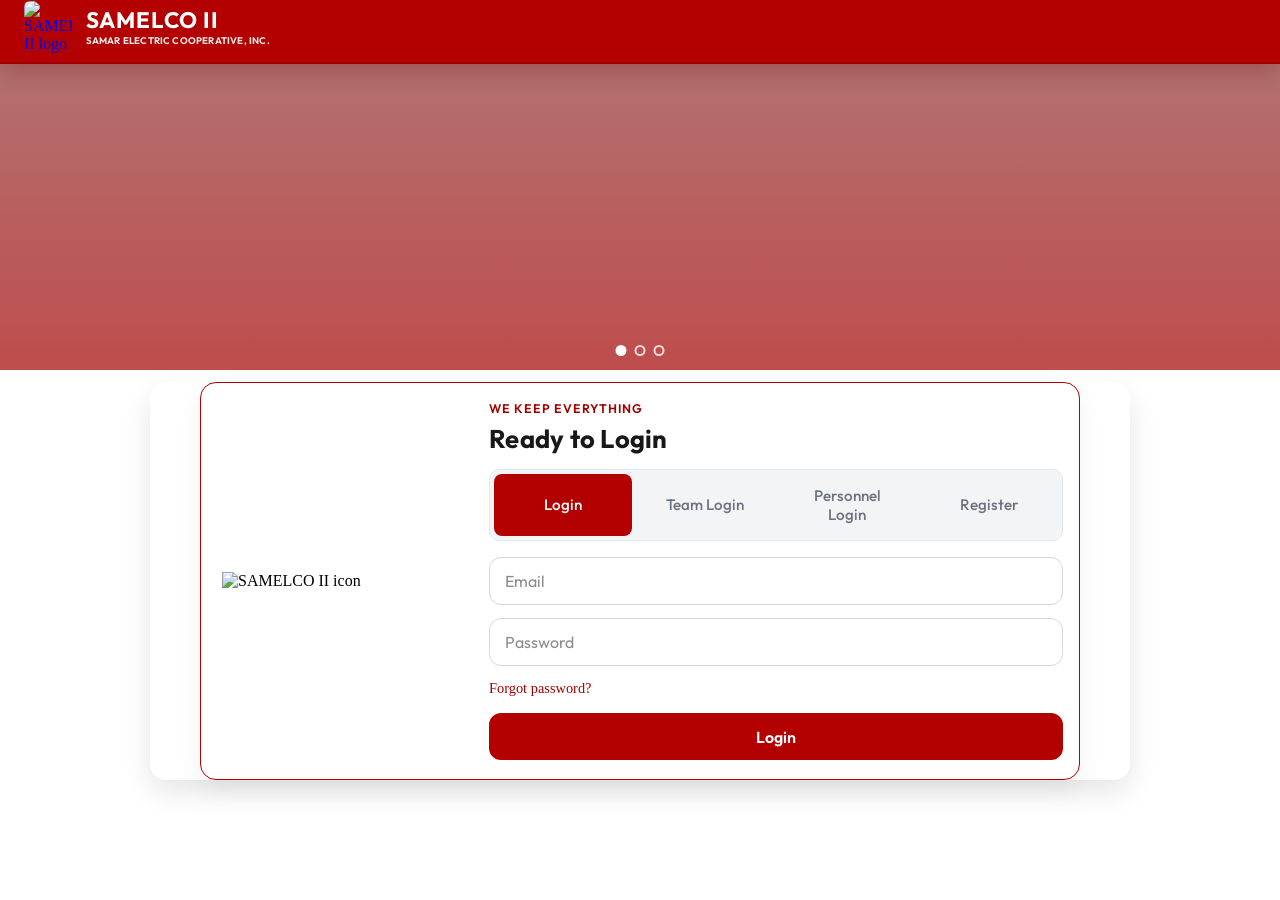
==== commit 88243e9f: "Finalize mobile responsiveness and user-friendly navigation" ====
--- a/html/index.html
+++ b/html/index.html
@@ -12,6 +12,25 @@
   <script src="../assets/vendor/leaflet/leaflet.js"></script>
 </head>
 <body class="page-login">
+  <div class="bg-image" aria-hidden="true"></div>
+  <div class="noise"></div>
+  <div class="orb orb-1"></div>
+  <nav class="nav">
+    <div class="nav-inner">
+      <a href="#carousel" class="nav-logo">
+        <span class="nav-logo-icon" aria-hidden="true">
+          <img src="../assets/images/logo.png" alt="SAMELCO II logo" class="nav-logo-img">
+        </span>
+        <span class="nav-logo-text">
+          <span class="nav-logo-title">SAMELCO II</span>
+          <span class="nav-logo-sub">SAMAR ELECTRIC COOPERATIVE, INC.</span>
+        </span>
+      </a>
+      <div class="nav-right">
+      </div>
+    </div>
+  </nav>
+
   <div class="main-container">
     <section class="showcase-panel" id="carousel" aria-label="Image carousel">
       <div class="carousel-section">
--- a/css/styles.css
+++ b/css/styles.css
@@ -1,19 +1,19 @@
 /* ---- Variables ---- */
 :root {
-  --primary: #8b2a2a; /* Samelco Red */
-  --primary-hover: #a33535;
-  --bg-body: #f8fafc;
-  --bg-card: #ffffff;
-  --surface: #ffffff;
-  --surface-hover: #f1f5f9;
-  --border: #e2e8f0;
-  --text: #1e293b;
-  --text-muted: #64748b;
+ 
+  --surface: rgba(255, 255, 255, 0.04);
+  --surface-hover: rgba(255, 255, 255, 0.07);
+  --border: rgba(255, 255, 255, 0.08);
+  --text: #f5f0eb;
+  --text-muted: #9b8f85;
   --accent: #ffd000;
-  --success: #10b981;
-  --radius: 12px;
-  --radius-sm: 8px;
+  --accent-soft: rgba(224, 124, 74, 0.25);
+  --accent-glow: rgba(224, 124, 74, 0.4);
+  --success: #6ee7b7;
+  --radius: 16px;
+  --radius-sm: 10px;
   --font: 'Outfit', system-ui, sans-serif;
+  --font-display: 'Playfair Display', Georgia, serif;
 }
 
 /* ---- Reset & Base ---- */
@@ -29,15 +29,125 @@
 }
 
 body {
-  background: var(--bg-body);
-  color: var(--text);
-  font-family: var(--font);
-  line-height: 1.5;
-}
-
-/* Remove decorative elements for simplicity */
-.bg-image, .noise, .orb, .bg-coaster, .bg-overlay {
-  display: none !important;
+  background: #ffffff;
+}
+
+/* Single background image */
+.bg-image {
+  display: none;
+  position: fixed;
+  inset: 0;
+  z-index: -2;
+  background-image: url("../assets/images/bg1.jpg");
+  background-size: cover;
+  background-position: center;
+  background-repeat: no-repeat;
+}
+
+.bg-overlay {
+  position: fixed;
+  inset: 0;
+  z-index: -1;
+  background: #1a1512;
+  pointer-events: none;
+}
+
+/* ---- Background effects ---- */
+.noise {
+  display: none;
+  position: fixed;
+  inset: 0;
+  background-image: url("../assets/images/bg.jpg");
+  pointer-events: none;
+  z-index: 1;
+}
+
+/* Background coasters */
+.bg-coaster {
+  display: none;
+  position: fixed;
+  border-radius: 50%;
+  pointer-events: none;
+  z-index: 0;
+  background: linear-gradient(145deg, rgba(255, 255, 255, 0.06) 0%, rgba(255, 255, 255, 0.02) 100%);
+  border: 3px solid rgba(255, 255, 255, 0.12);
+  box-shadow: inset 0 2px 12px rgba(255, 255, 255, 0.06),
+    0 20px 40px rgba(0, 0, 0, 0.2);
+  animation: bg-coaster-float 15s ease-in-out infinite;
+}
+
+.bg-coaster-1 {
+  width: 280px;
+  height: 280px;
+  top: 15%;
+  right: 18%;
+  animation-delay: 0s;
+}
+
+.bg-coaster-2 {
+  width: 200px;
+  height: 200px;
+  bottom: 25%;
+  left: 12%;
+  animation-delay: -5s;
+}
+
+.bg-coaster-3 {
+  width: 160px;
+  height: 160px;
+  top: 55%;
+  right: 35%;
+  animation-delay: -10s;
+}
+
+@keyframes bg-coaster-float {
+  0%, 100% { transform: translate(0, 0) rotate(0deg); }
+  33% { transform: translate(15px, -15px) rotate(2deg); }
+  66% { transform: translate(-10px, 10px) rotate(-1deg); }
+}
+
+.orb {
+  display: none;
+  position: fixed;
+  border-radius: 50%;
+  filter: blur(80px);
+  opacity: 0.5;
+  pointer-events: none;
+  z-index: 0;
+  animation: float 12s ease-in-out infinite;
+}
+
+.orb-1 {
+  width: 400px;
+  height: 400px;
+  background: radial-gradient(circle, var(--accent-soft) 0%, transparent 70%);
+  top: -100px;
+  left: -100px;
+  animation-delay: 0s;
+}
+
+.orb-2 {
+  width: 300px;
+  height: 300px;
+  background: radial-gradient(circle, rgba(110, 231, 183, 0.15) 0%, transparent 70%);
+  bottom: 10%;
+  right: 10%;
+  animation-delay: -4s;
+}
+
+.orb-3 {
+  width: 250px;
+  height: 250px;
+  background: radial-gradient(circle, rgba(167, 139, 250, 0.12) 0%, transparent 70%);
+  top: 50%;
+  left: 40%;
+  animation-delay: -8s;
+}
+
+@keyframes float {
+  0%, 100% { transform: translate(0, 0) scale(1); }
+  33% { transform: translate(30px, -30px) scale(1.05); }
+  66% { transform: translate(-20px, 20px) scale(0.95); }
 }
 
 /* ---- Carousel ---- */
@@ -5548,127 +5658,251 @@
   background: #fff;
 }
 
-/* ---- Login Page Simplified ---- */
-body.page-login {
+body.page-login .login-panel {
+  width: min(980px, 96%);
+  max-width: 980px;
+  margin: 0;
+  border-radius: 0;
+  background: #ffffff;
+  backdrop-filter: none;
+  padding: 0;
+  display: grid;
+  grid-template-columns: 1fr;
+  min-height: 0;
+  height: auto;
+  justify-self: center;
+  align-self: start;
+  box-shadow: 0 12px 28px rgba(0, 0, 0, 0.1);
+  border-radius: 16px;
+  margin-top: 0.75rem;
+  margin-bottom: 0.75rem;
+}
+
+body.page-login .showcase-figure {
+  width: clamp(180px, 20vw, 250px);
+  max-width: 250px;
+  height: auto;
+  display: block;
+  margin: 0;
+}
+
+body.page-login .login-shell {
+  width: min(880px, 94%);
+  display: grid;
+  grid-template-columns: minmax(180px, 260px) minmax(280px, 1fr);
+  align-items: center;
+  gap: 0.75rem;
+  text-align: left;
+  margin: auto;
+  padding: 1.15rem 1rem;
+  background: #ffffff;
+  border: 0.1rem solid #b30000;
+  border-radius: 16px;
+  box-shadow: 0 10px 24px rgba(0, 0, 0, 0.06);
+}
+
+body.page-login .login-copy {
+  min-width: 0;
+  order: 2;
+}
+
+body.page-login .login-icon-wrap {
+  display: grid;
+  place-items: center;
+  order: 1;
+}
+
+body.page-login .login-kicker {
+  font-family: var(--font);
+  font-size: 0.78rem;
+  font-weight: 600;
+  letter-spacing: 0.08em;
+  text-transform: uppercase;
+  color: #a30000;
+  margin-bottom: 0.5rem;
+}
+
+body.page-login .login-panel h1 {
+  font-family: var(--font);
+  color: #181818;
+  font-size: clamp(1.45rem, 2vw, 1.85rem);
+  letter-spacing: 0.01em;
+  margin-bottom: 0.85rem;
+  line-height: 1.2;
+}
+
+body.page-login .login-panel .form.active {
+  display: flex;
+  flex-direction: column;
+  gap: 0.8rem;
+}
+
+body.page-login .login-panel .input-wrap {
+  margin-bottom: 0;
+}
+
+body.page-login .login-panel .input-wrap input,
+body.page-login .login-panel .input-wrap select {
+  color: #2a2a2a;
+  background: #fff;
+  border: 1px solid #d8d8d8;
+  border-radius: 12px;
+  padding: 0.82rem 0.95rem;
+}
+
+body.page-login .login-panel .input-wrap select {
+  padding-top: 1.35rem;
+  padding-bottom: 0.55rem;
+}
+
+body.page-login .login-panel .input-wrap input::placeholder {
+  color: #8b8b8b;
+}
+
+body.page-login .login-panel .input-wrap input:focus,
+body.page-login .login-panel .input-wrap select:focus {
+  border-color: #b30000;
+  box-shadow: 0 0 0 3px rgba(179, 0, 0, 0.12);
+}
+
+body.page-login .sr-only {
+  position: absolute;
+  width: 1px;
+  height: 1px;
+  padding: 0;
+  margin: -1px;
+  overflow: hidden;
+  clip: rect(0, 0, 0, 0);
+  white-space: nowrap;
+  border: 0;
+}
+
+body.page-login .forgot {
+  margin: 0.1rem 0 0.2rem;
+  color: #a30000;
+  font-size: 0.9rem;
+  text-decoration: none;
+}
+
+body.page-login .forgot:hover {
+  color: #820000;
+  text-decoration: underline;
+}
+
+body.page-login .btn-primary {
+  color: #fff;
+  border-radius: 12px;
+  background: #b30000;
+  font-weight: 600;
+  padding-top: 0.85rem;
+  padding-bottom: 0.85rem;
+  box-shadow: none;
+  transition: background 0.2s ease;
+}
+
+body.page-login .btn-primary:hover {
+  background: #940000;
+  box-shadow: none;
+}
+
+body.page-login #signup-form {
+  display: none;
+}
+
+@media (max-width: 1024px) {
+  body.page-login {
+    overflow: auto;
+  }
+
+  body.page-login .main-container {
+    grid-template-columns: 1fr;
+    grid-template-rows: minmax(200px, 34vh) auto;
+    min-height: 100svh;
+    padding-top: max(5vh, 64px);
+  }
+
+  body.page-login .login-panel {
+    width: min(92%, 520px);
+    box-shadow: none;
+    min-height: auto;
+  }
+
+  body.page-login .showcase-figure {
+    width: clamp(160px, 32vw, 220px);
+    max-width: 220px;
+  }
+
+  body.page-login .login-shell {
+    width: 100%;
+    grid-template-columns: 1fr;
+    gap: 0.85rem;
+    padding: 1.35rem 1rem 2rem;
+  }
+
+  body.page-login .login-copy {
+    order: 2;
+  }
+
+  body.page-login .login-icon-wrap {
+    order: 1;
+  }
+}
+
+body.page-login .auth-tabs {
+  margin-bottom: 1rem;
+  background: #f3f4f6;
+  border: 1px solid #e5e7eb;
+  padding: 4px;
+}
+
+body.page-login .tab {
+  color: #6b7280;
+}
+
+body.page-login .tab:hover {
+  color: #7f1d1d;
+}
+
+body.page-login .tab.active {
+  color: #ffffff;
+  background: #b30000;
+  box-shadow: none;
+}
+
+body.page-login #signup-form.active {
+  display: grid;
+  grid-template-columns: repeat(3, minmax(0, 1fr));
+  gap: 0.8rem;
+  align-items: start;
+}
+
+body.page-login #signup-form .input-wrap {
+  margin-bottom: 0;
+}
+
+body.page-login #signup-form .btn-primary {
+  grid-column: 1 / -1;
+  margin-top: 0.15rem;
+}
+
+@media (max-width: 980px) {
+  body.page-login #signup-form.active {
+    grid-template-columns: repeat(2, minmax(0, 1fr));
+  }
+}
+
+@media (max-width: 720px) {
+  body.page-login #signup-form.active {
+    grid-template-columns: 1fr;
+  }
+}
+
+body.page-user-dashboard {
+  background:
+    radial-gradient(circle at top left, rgba(255, 208, 0, 0.12), transparent 30%),
+    linear-gradient(180deg, #fffaf5 0%, #ffffff 48%, #fff5f5 100%);
   min-height: 100vh;
-  display: flex;
-  align-items: center;
-  justify-content: center;
-  background: var(--bg-body);
-  padding: 1rem;
-}
-
-.main-container {
-  width: 100%;
-  max-width: 450px;
-  margin: 0 auto;
-}
-
-.showcase-panel {
-  display: none !important;
-}
-
-.login-panel {
-  background: var(--bg-card);
-  padding: 2rem;
-  border-radius: var(--radius);
-  border: 1px solid var(--border);
-  box-shadow: 0 4px 6px -1px rgba(0, 0, 0, 0.1), 0 2px 4px -1px rgba(0, 0, 0, 0.06);
-  width: 100% !important;
-}
-
-.login-shell {
-  display: block !important;
-  border: none !important;
-  padding: 0 !important;
-  box-shadow: none !important;
-}
-
-.login-copy h1 {
-  font-size: 1.75rem;
-  font-weight: 700;
-  text-align: center;
-  margin-bottom: 1.5rem;
-  color: var(--text);
-}
-
-.login-kicker {
-  text-align: center;
-  font-size: 0.875rem;
-  color: var(--text-muted);
-  margin-bottom: 0.5rem;
-}
-
-.auth-tabs {
-  display: flex;
-  gap: 0.25rem;
-  background: #f1f5f9;
-  padding: 0.25rem;
-  border-radius: var(--radius-sm);
-  margin-bottom: 1.5rem;
-}
-
-.auth-tabs .tab {
-  flex: 1;
-  padding: 0.5rem;
-  font-size: 0.875rem;
-  font-weight: 600;
-  border: none;
-  background: transparent;
-  color: var(--text-muted);
-  border-radius: 6px;
-  cursor: pointer;
-  transition: all 0.2s;
-}
-
-.auth-tabs .tab.active {
-  background: #ffffff;
-  color: var(--primary);
-  box-shadow: 0 1px 3px rgba(0, 0, 0, 0.1);
-}
-
-.input-wrap {
-  margin-bottom: 1rem;
-}
-
-.input-wrap input,
-.input-wrap select,
-.input-wrap textarea {
-  width: 100%;
-  padding: 0.75rem 1rem;
-  font-family: var(--font);
-  font-size: 1rem;
-  border: 1px solid var(--border);
-  border-radius: var(--radius-sm);
-  background: #ffffff;
-  color: var(--text);
-  transition: border-color 0.2s;
-}
-
-.input-wrap input:focus {
-  outline: none;
-  border-color: var(--primary);
-}
-
-.btn-primary {
-  width: 100%;
-  padding: 0.75rem;
-  background: var(--primary);
-  color: #ffffff;
-  border: none;
-  border-radius: var(--radius-sm);
-  font-weight: 600;
-  font-size: 1rem;
-  cursor: pointer;
-  transition: background 0.2s;
-}
-
-.btn-primary:hover {
-  background: var(--primary-hover);
-}
-
-body.page-user-dashboard {
-  background: var(--bg-body);
+  color: #111827;
 }
 
 body.page-user-dashboard .bg-image,
@@ -5705,135 +5939,204 @@
 
 .user-hero {
   display: grid;
-  grid-template-columns: 1fr 1fr;
-  gap: 1.5rem;
-  margin-bottom: 2rem;
-}
-
-@media (max-width: 1024px) {
-  .user-hero {
-    grid-template-columns: 1fr;
-  }
+  grid-template-columns: minmax(0, 1.2fr) minmax(320px, 0.95fr);
+  gap: 1.25rem;
+  margin-bottom: 1.5rem;
 }
 
 .user-hero-copy,
 .user-stat-card,
 .user-panel {
-  background: var(--bg-card);
-  border: 1px solid var(--border);
-  border-radius: var(--radius);
-  box-shadow: 0 4px 6px -1px rgba(0, 0, 0, 0.1), 0 2px 4px -1px rgba(0, 0, 0, 0.06);
+  background: rgba(255, 255, 255, 0.96);
+  border: 1px solid rgba(127, 29, 29, 0.1);
+  border-radius: 24px;
+  box-shadow: 0 18px 42px rgba(15, 23, 42, 0.08);
 }
 
 .user-hero-copy {
-  padding: 2.5rem;
-  background: var(--primary);
+  padding: 2rem;
+  background:
+    linear-gradient(135deg, rgba(127, 29, 29, 0.96) 0%, rgba(153, 27, 27, 0.92) 62%, rgba(250, 204, 21, 0.88) 100%);
   color: #ffffff;
   display: flex;
   flex-direction: column;
   justify-content: center;
+  min-height: 100%;
 }
 
 .user-hero-kicker {
-  font-size: 0.875rem;
-  font-weight: 600;
+  font-size: 0.8rem;
+  font-weight: 700;
+  letter-spacing: 0.12em;
   text-transform: uppercase;
-  letter-spacing: 0.05em;
-  color: rgba(255, 255, 255, 0.8);
-  margin-bottom: 1rem;
+  color: rgba(255, 255, 255, 0.78);
+  margin-bottom: 0.75rem;
 }
 
 .user-hero-copy h1 {
-  font-size: clamp(2rem, 5vw, 3rem);
-  font-weight: 700;
-  line-height: 1.2;
-  margin-bottom: 1.25rem;
+  font-family: var(--font-display);
+  font-size: clamp(2.2rem, 4vw, 3.4rem);
+  line-height: 1.05;
+  margin-bottom: 0.85rem;
+}
+body.page-user-dashboard .user-hero-copy h1 {
+  font-size: clamp(2.05rem, 3.6vw, 3.1rem);
 }
 
 .user-hero-subtitle {
-  font-size: 1.125rem;
-  line-height: 1.6;
-  color: rgba(255, 255, 255, 0.9);
-  max-width: 100%;
+  max-width: 44rem;
+  font-size: 1rem;
+  line-height: 1.65;
+  color: rgba(255, 255, 255, 0.92);
 }
 
 .user-hero-actions {
   display: flex;
-  gap: 1rem;
-  margin-top: 2rem;
+  gap: 0.75rem;
+  flex-wrap: wrap;
+  margin-top: 1.25rem;
 }
 
 .user-hero-stats {
   display: grid;
-  grid-template-columns: repeat(2, 1fr);
+  grid-template-columns: repeat(2, minmax(0, 1fr));
   gap: 1rem;
 }
 
-@media (max-width: 640px) {
-  .user-hero-stats {
-    grid-template-columns: 1fr;
-  }
-}
-
 .user-stat-card {
-  padding: 1.5rem;
-  display: flex;
-  flex-direction: column;
+  padding: 1.35rem 1.2rem;
+}
+
+.user-stat-card strong {
+  display: block;
+  font-size: 1.35rem;
+  color: #7f1d1d;
+  margin: 0.3rem 0 0.45rem;
+}
+
+.user-stat-card p {
+  color: #4b5563;
+  font-size: 0.92rem;
+  line-height: 1.5;
 }
 
 .user-stat-label {
-  font-size: 0.75rem;
+  display: inline-block;
+  color: #b45309;
+  font-size: 0.76rem;
   font-weight: 700;
+  letter-spacing: 0.08em;
   text-transform: uppercase;
-  letter-spacing: 0.05em;
-  color: var(--text-muted);
-}
-
-.user-stat-card strong {
-  font-size: 2rem;
-  font-weight: 700;
-  color: var(--primary);
-  margin: 0.5rem 0;
-}
-
-.user-stat-card p {
-  font-size: 0.875rem;
-  color: var(--text-muted);
 }
 
 .user-dashboard-grid {
   display: grid;
-  grid-template-columns: 1.5fr 1fr;
-  gap: 1.5rem;
-}
-
-@media (max-width: 1024px) {
-  .user-dashboard-grid {
-    grid-template-columns: 1fr;
-  }
+  grid-template-columns: minmax(0, 1.45fr) minmax(320px, 0.8fr);
+  gap: 1.25rem;
+  align-items: start;
+}
+
+.user-dashboard-side {
+  display: grid;
+  gap: 1.25rem;
 }
 
 .user-panel {
-  padding: 2rem;
+  padding: 1.4rem;
+}
+
+.user-panel-form {
+  padding: 1.5rem;
+}
+
+body.page-user-dashboard .user-dashboard-main {
+  max-width: 1400px;
+  padding: 6.25rem 1.1rem 2rem;
+}
+
+body.page-user-dashboard .user-hero {
+  grid-template-columns: minmax(0, 1.25fr) minmax(360px, 0.95fr);
+  gap: 0.85rem;
+  margin-bottom: 1.1rem;
+}
+
+body.page-user-dashboard .user-hero-copy,
+body.page-user-dashboard .user-stat-card,
+body.page-user-dashboard .user-panel {
+  border-radius: 18px;
+}
+
+body.page-user-dashboard .user-hero-copy {
+  padding: 1.35rem;
+}
+
+body.page-user-dashboard .user-hero-stats {
+  gap: 0.75rem;
+}
+
+body.page-user-dashboard .user-stat-card {
+  padding: 0.95rem 0.9rem;
+}
+
+body.page-user-dashboard .user-dashboard-grid {
+  grid-template-columns: minmax(0, 1.45fr) minmax(340px, 0.85fr);
+  gap: 0.85rem;
+}
+
+body.page-user-dashboard .user-dashboard-side {
+  gap: 0.85rem;
+}
+
+body.page-user-dashboard .user-panel {
+  padding: 1.1rem;
+}
+
+body.page-user-dashboard .user-panel-form {
+  padding: 1.15rem;
+}
+
+.user-panel-headline {
+  margin-bottom: 1.1rem;
+}
+
+.user-panel-kicker {
+  color: #b45309;
+  font-size: 0.78rem;
+  font-weight: 700;
+  letter-spacing: 0.08em;
+  text-transform: uppercase;
+  margin-bottom: 0.4rem;
+}
+
+.user-panel-headline h2,
+.user-panel-head h3 {
+  font-family: var(--font-display);
+  color: #111827;
 }
 
 .user-panel-headline h2 {
-  font-size: 1.5rem;
-  font-weight: 700;
-  color: var(--text);
-  margin-bottom: 0.5rem;
-}
-
-.user-panel-headline p {
-  font-size: 1rem;
-  color: var(--text-muted);
+  font-size: clamp(1.8rem, 3vw, 2.5rem);
+  margin-bottom: 0.35rem;
+}
+
+.user-panel-headline p,
+.user-help-panel p {
+  color: #4b5563;
+  line-height: 1.6;
+}
+
+.user-panel-head {
+  display: flex;
+  justify-content: space-between;
+  gap: 0.75rem;
+  align-items: center;
+  margin-bottom: 1rem;
 }
 
 .user-report-card {
-  background: var(--bg-card);
-  border: 1px solid var(--border);
+  background: linear-gradient(180deg, #ffffff 0%, #fffaf2 100%);
+  border: 1px solid rgba(127, 29, 29, 0.14);
   box-shadow: none;
-  padding: 0;
 }
 
 .user-report-form {
